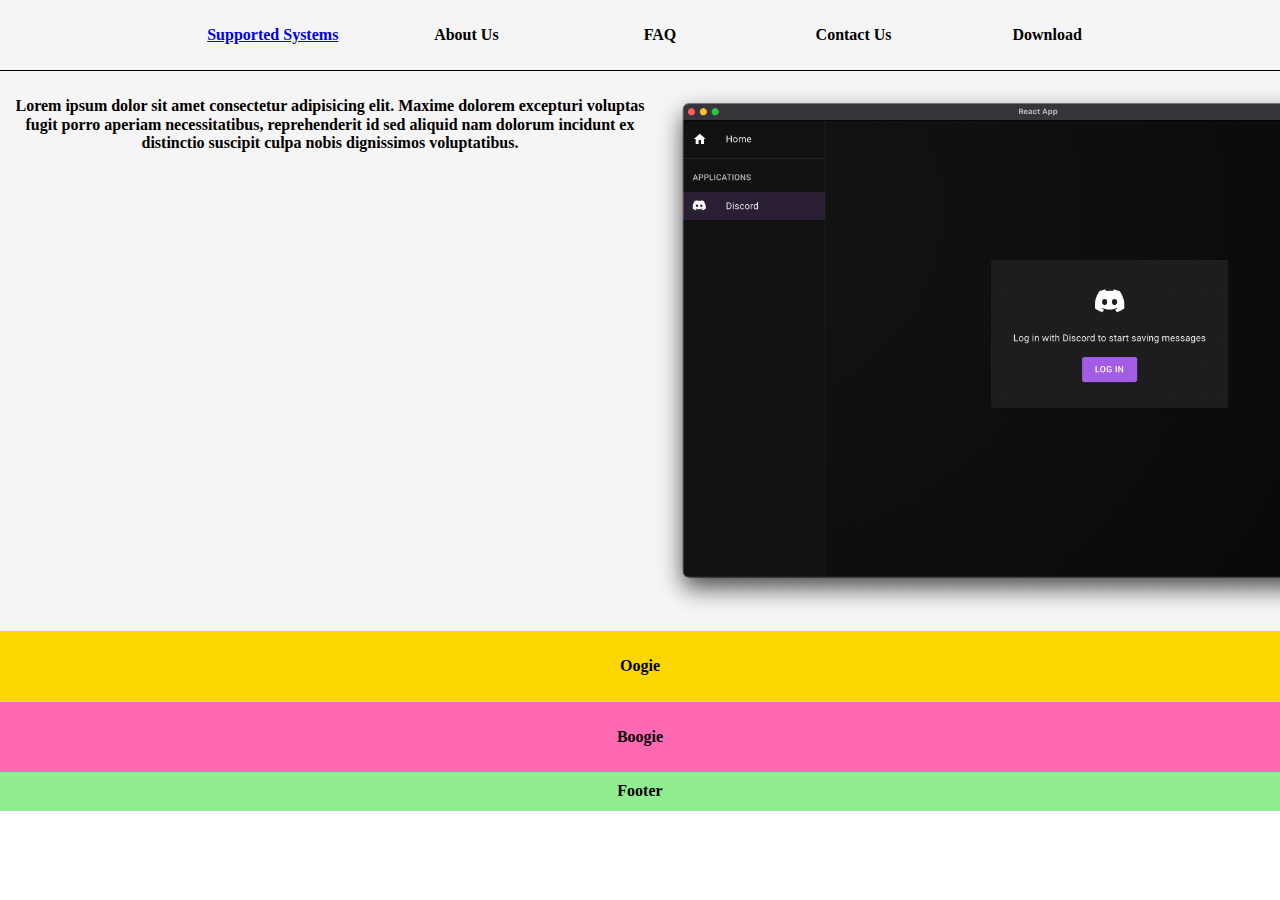
==== index.html @ e02e4eee "Initial commit of all files, unfinished website" ====
<!DOCTYPE html>
<html lang="en">
<head>
    <meta charset="UTF-8">
    <meta http-equiv="X-UA-Compatible" content="IE=edge">
    <meta name="viewport" content="width=device-width, initial-scale=1.0">
    <title>Preserve.dev</title>

    <link rel="stylesheet" href="style.css">
    <link rel="stylesheet" href="normalize.css">
</head>
<body>
    <section class="flex-container">
        <header class="header">
            <ul>
                <li><a href="#">Supported Systems</a></li>
                <li>About Us</li>
                <li>FAQ</li>
                <li>Contact Us</li>
                <li>Download</li>
            </ul>
        </header>
        <section class="main">
            <div class="main-half">
                <p> Lorem ipsum dolor sit amet consectetur adipisicing elit. Maxime dolorem excepturi voluptas fugit porro aperiam necessitatibus, reprehenderit id sed aliquid nam dolorum incidunt ex distinctio suscipit culpa nobis dignissimos voluptatibus.</p>
            </div>
            <div class="main-half">
                <img src="images/discordMain">
            </div>
            
        </section>
        <section class="section section-1">
            <p> Oogie </p>
        </section>
        <section class="section section-2">
            <p> Boogie </p>
        </section>
        <footer class="footer">Footer</footer>
    </section>
    
</body>
</html>
---- style.css ----
* {
    box-sizing: border-box;
}

.flex-container {
    display: flex;
    flex-flow: row wrap;
    font-weight: bold;
    text-align: center;
}
.flex-container > * {
    padding: 10px;
    flex: 1 100%;
}
/*Header*/
.header {
    display: flex;
    width:100vw;
    background: whitesmoke;
    justify-content: center;
    border-bottom: 1px solid black;
}
.header ul{
    display:flex;
    width: 80%;
}
.header ul li {
    flex: 1;
    width: 20vw;
    list-style: none;
}
/*Main*/ 
.main {
    display: flex;
    background: whitesmoke;
    flex-flow: row nowrap;
}
.main-half {
    height: 60vh;
    width: 50vw;
    flex: 1;
}
img {
    max-height: 100%;
    min-width: 100%;
    object-fit: contain;
}
/*Sections*/
.section-1 {
    background: gold;
}
.section-2 {
    background: hotpink;
}
/*Footer*/
.footer {
    background: lightgreen;
}
/*Media Queries*/

/* @media all and (min-width: 600px) {
    .section {flex: 1 0 0; }
} */
/* @media all and (min-width: 800px) {
    .main { flex: 3 0px; }
    .section-1 { order: 1}
    .main {order: 2;}
    .section-2 {order: 3;}
    .footer {order: 4;}
} */
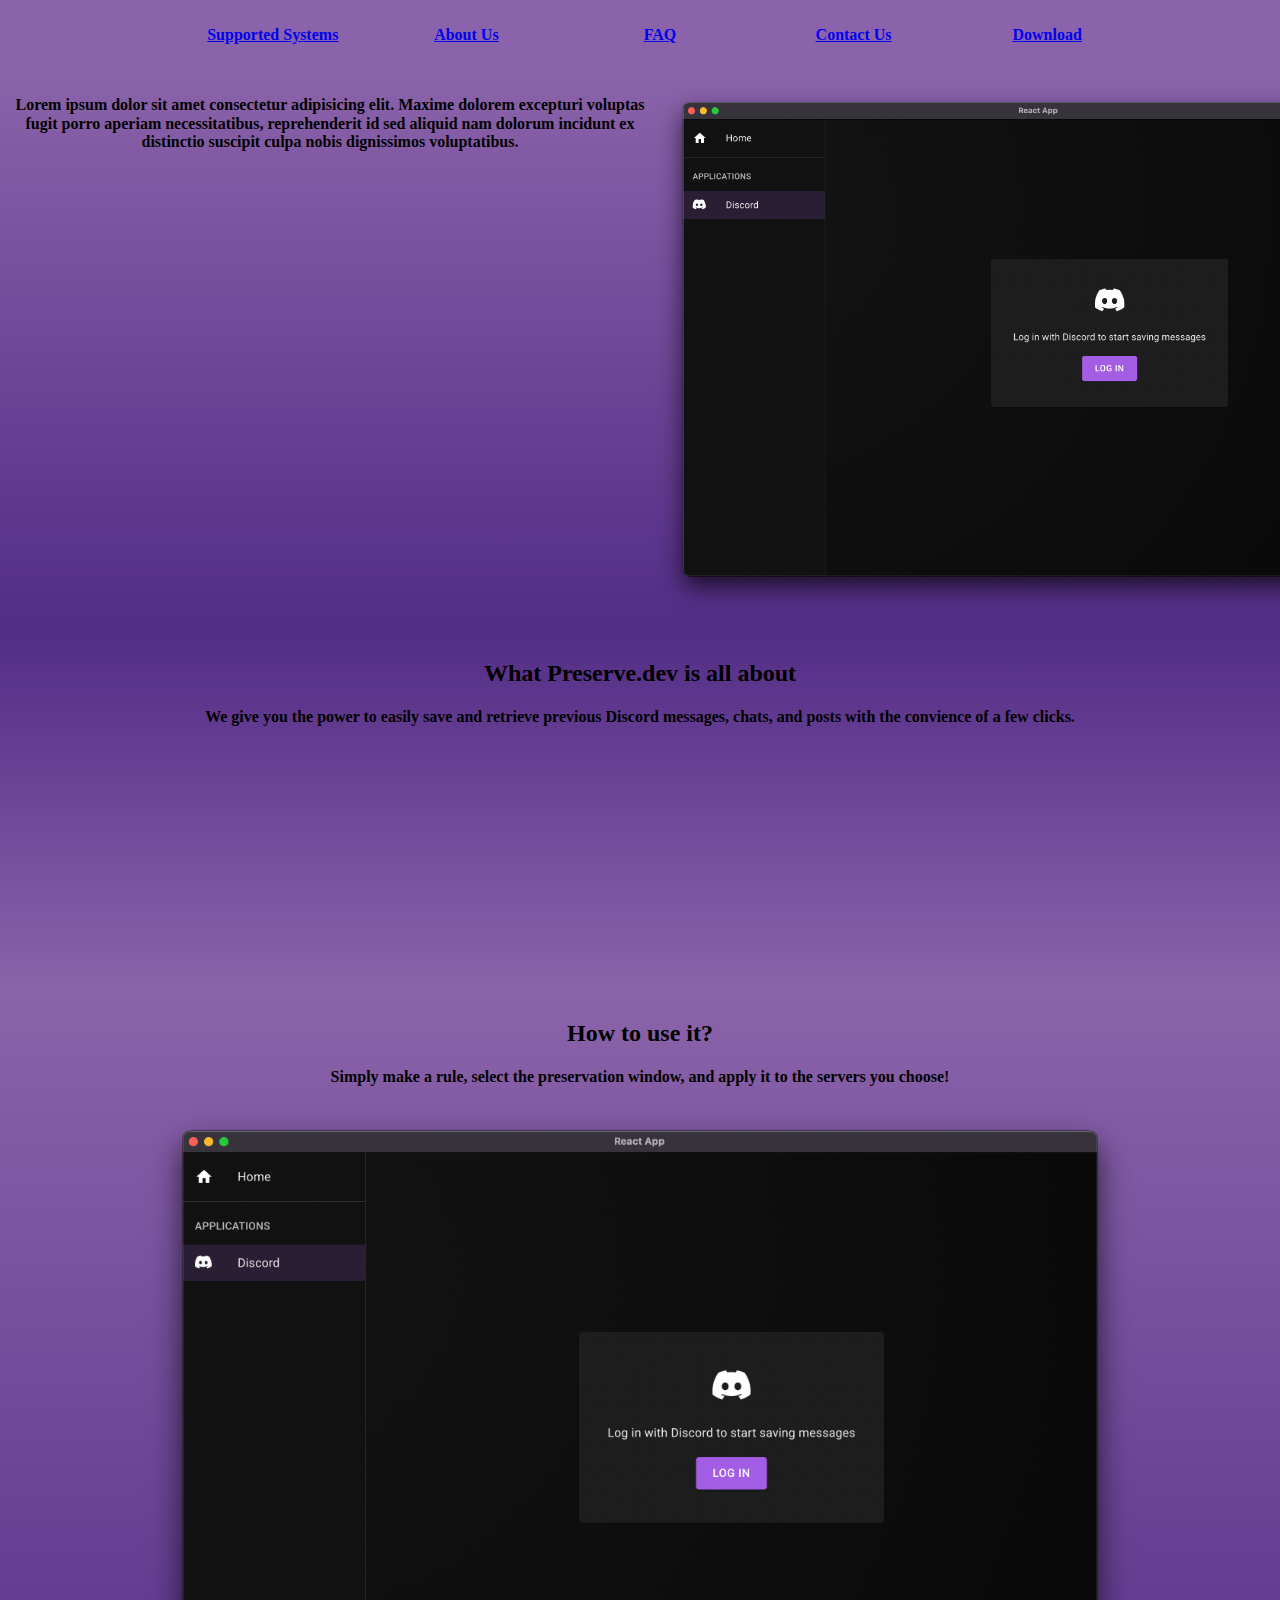
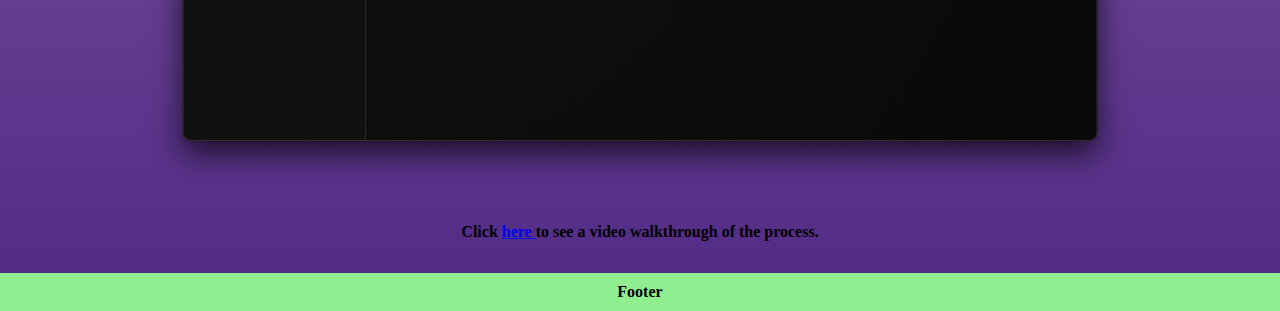
==== commit c58372bf: "Changed background to linear gradient, expanded sections, added slideshow" ====
--- a/index.html
+++ b/index.html
@@ -14,29 +14,82 @@
         <header class="header">
             <ul>
                 <li><a href="#">Supported Systems</a></li>
-                <li>About Us</li>
-                <li>FAQ</li>
-                <li>Contact Us</li>
-                <li>Download</li>
+                <li><a href="#">About Us</a></li>
+                <li><a href="#">FAQ</a></li>
+                <li><a href="#">Contact Us</a></li>
+                <li><a href="#">Download</a></li>
             </ul>
         </header>
         <section class="main">
-            <div class="main-half">
+            <div class="half">
                 <p> Lorem ipsum dolor sit amet consectetur adipisicing elit. Maxime dolorem excepturi voluptas fugit porro aperiam necessitatibus, reprehenderit id sed aliquid nam dolorum incidunt ex distinctio suscipit culpa nobis dignissimos voluptatibus.</p>
             </div>
-            <div class="main-half">
+            <div class="half">
                 <img src="images/discordMain">
             </div>
             
         </section>
         <section class="section section-1">
-            <p> Oogie </p>
+            <h2> What Preserve.dev is all about </h2>
+            <p> We give you the power to easily save and retrieve previous Discord messages, chats, and posts with the convience of a few clicks. </p>
         </section>
         <section class="section section-2">
-            <p> Boogie </p>
+            <h2> How to use it? </h2>
+            <p> Simply make a rule, select the preservation window, and apply it to the servers you choose!</p>
+            <div class="slideshow-container">
+                <div class="mySlides fade">
+                    <img src="images/discordMain" style="width:100%">
+                </div>
+        
+                <div class="mySlides fade">
+                    <img src="images/discordMain2" style="width:100%">
+                </div>
+        
+                <div class="mySlides fade">
+                    <img src="images/discordMain3" style="width:100%">
+                </div>
+                <div class="mySlides fade">
+                    <img src="images/discordMain4" style="width:100%">
+                </div>
+        
+                <div class="mySlides fade">
+                    <img src="images/discordMain5" style="width:100%">
+                </div>
+        
+                <div class="mySlides fade">
+                    <img src="images/discordMain6" style="width:100%">
+                </div>
+                <div class="mySlides fade">
+                    <img src="images/discordMain7" style="width:100%">
+                </div>
+        
+                <div class="mySlides fade">
+                    <img src="images/discordMain8" style="width:100%">
+                </div>
+        
+                <div class="mySlides fade">
+                    <img src="images/discordMain9" style="width:100%">
+                </div>
+                <div class="mySlides fade">
+                    <img src="images/discordMain10" style="width:100%">
+                </div>
+        
+                <div class="mySlides fade">
+                    <img src="images/discordMain11" style="width:100%">
+                </div>
+        
+                <div class="mySlides fade">
+                    <img src="images/discordMain12" style="width:100%">
+                </div>
+                <div class="mySlides fade">
+                    <img src="images/discordMain13" style="width:100%">
+                </div>
+            </div>
+            <h4> Click <a href="#"> here </a> to see a video walkthrough of the process. </h4>
         </section>
         <footer class="footer">Footer</footer>
     </section>
     
 </body>
+<script src="slideshow.js"></script>
 </html>--- a/style.css
+++ b/style.css
@@ -12,13 +12,15 @@
     padding: 10px;
     flex: 1 100%;
 }
+/* body {
+    background: linear-gradient(to right bottom,rgb(83, 44, 134),rgb(139, 99, 170))
+} */
 /*Header*/
 .header {
     display: flex;
     width:100vw;
-    background: whitesmoke;
+    background: rgba(139,99,170);
     justify-content: center;
-    border-bottom: 1px solid black;
 }
 .header ul{
     display:flex;
@@ -32,10 +34,10 @@
 /*Main*/ 
 .main {
     display: flex;
-    background: whitesmoke;
+    background: linear-gradient(to top, rgb(83, 44, 134),rgb(139, 99, 170));
     flex-flow: row nowrap;
 }
-.main-half {
+.half {
     height: 60vh;
     width: 50vw;
     flex: 1;
@@ -47,15 +49,40 @@
 }
 /*Sections*/
 .section-1 {
-    background: gold;
+    height: 40vh;
+    background: linear-gradient(to bottom,rgb(83, 44, 134),rgb(139, 99, 170));
 }
 .section-2 {
-    background: hotpink;
+    background: linear-gradient(to bottom,rgb(139, 99, 170),rgb(83, 44, 134));
 }
 /*Footer*/
 .footer {
     background: lightgreen;
 }
+
+
+/*Slideshow*/
+.slideshow-container {
+    max-width: 1000px;
+    position: relative;
+    margin: auto;
+}
+
+.mySlides { /*ensures that the slides default to being non-visible */
+    display: none;
+}
+
+.fade { /* names the animation and sets the duration it takes to complete */
+    animation-name: fade;
+    animation-duration: .1s;
+}
+
+@keyframes fade { /*details what happens during the animation called "fade" */
+    from{opacity: 1}
+    to{opacity: 1}
+}
+
+
 /*Media Queries*/
 
 /* @media all and (min-width: 600px) {
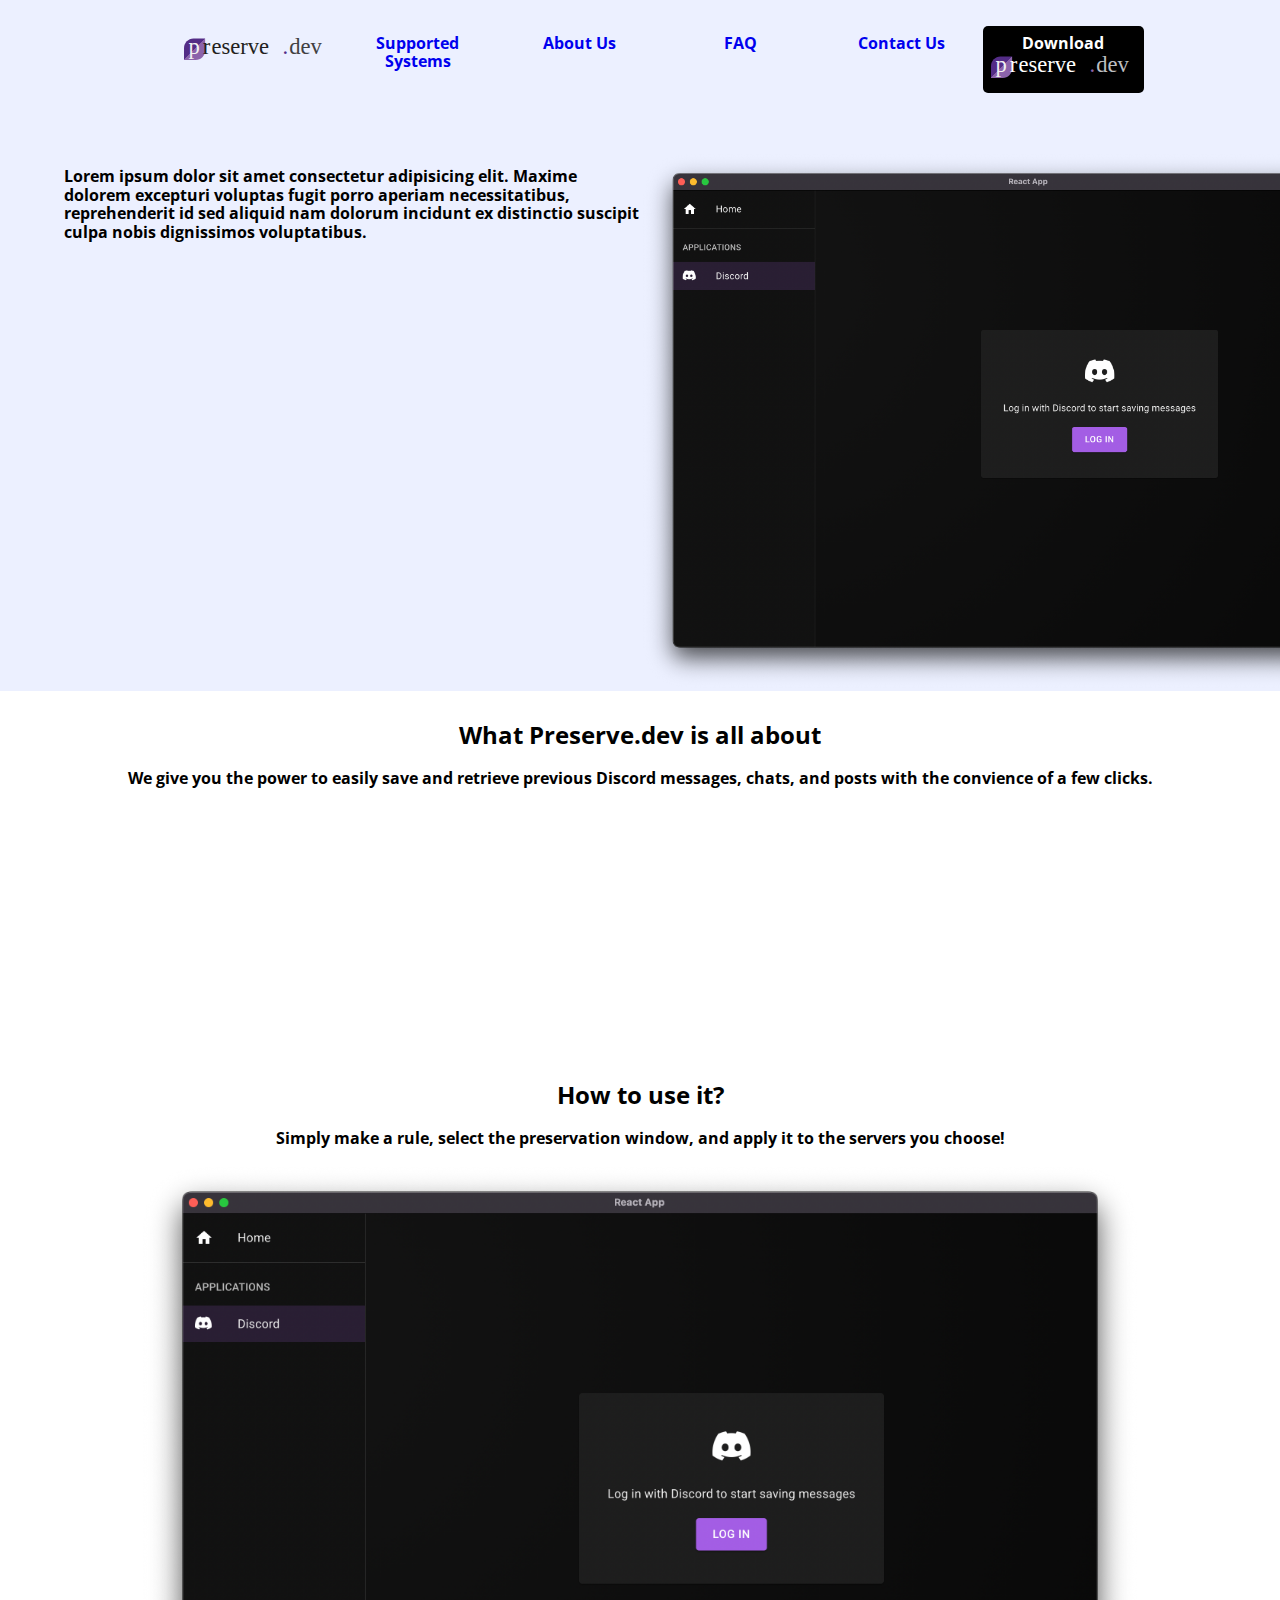
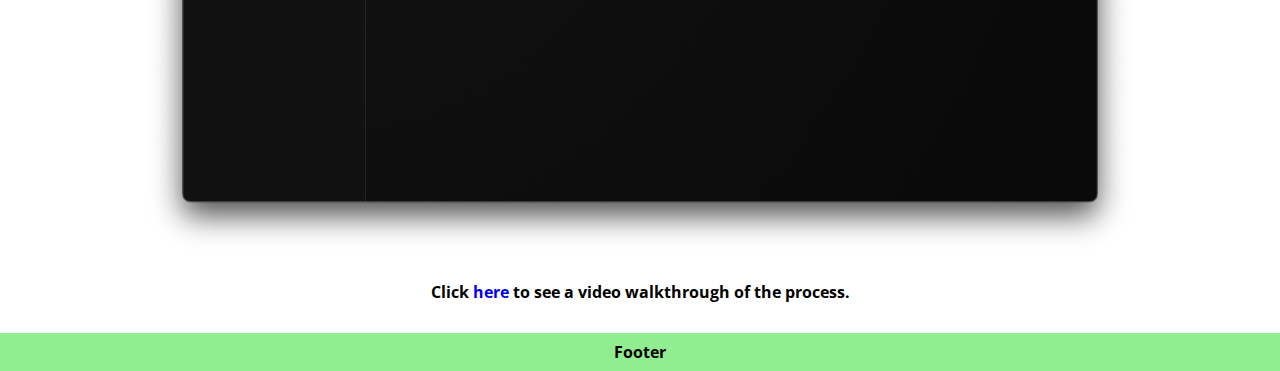
==== commit 97e8f088: "Many changes to layout, color, and style in pursuit of making it look more like Redact website" ====
--- a/index.html
+++ b/index.html
@@ -4,6 +4,9 @@
     <meta charset="UTF-8">
     <meta http-equiv="X-UA-Compatible" content="IE=edge">
     <meta name="viewport" content="width=device-width, initial-scale=1.0">
+    <link rel="preconnect" href="https://fonts.googleapis.com">
+    <link rel="preconnect" href="https://fonts.gstatic.com" crossorigin>
+    <link href="https://fonts.googleapis.com/css2?family=Open+Sans:wght@700&display=swap" rel="stylesheet">
     <title>Preserve.dev</title>
 
     <link rel="stylesheet" href="style.css">
@@ -13,11 +16,12 @@
     <section class="flex-container">
         <header class="header">
             <ul>
+                <li><a href="#"><img src="images/logo.svg" alt="Preserve.dev logo"></a></li>
                 <li><a href="#">Supported Systems</a></li>
                 <li><a href="#">About Us</a></li>
                 <li><a href="#">FAQ</a></li>
                 <li><a href="#">Contact Us</a></li>
-                <li><a href="#">Download</a></li>
+                <li class="logo"><a href="#">Download <img src='images/logo-darkmode.svg' alt='Preserve.dev logo'></a></li>
             </ul>
         </header>
         <section class="main">
--- a/style.css
+++ b/style.css
@@ -1,6 +1,8 @@
 * {
     box-sizing: border-box;
+    font-family: 'Open Sans', sans-serif;
 }
+/* ----------Flexbox---------- */
 
 .flex-container {
     display: flex;
@@ -12,14 +14,11 @@
     padding: 10px;
     flex: 1 100%;
 }
-/* body {
-    background: linear-gradient(to right bottom,rgb(83, 44, 134),rgb(139, 99, 170))
-} */
-/*Header*/
+/* ----------Header---------- */
 .header {
     display: flex;
+    background: rgb(236,240,255);
     width:100vw;
-    background: rgba(139,99,170);
     justify-content: center;
 }
 .header ul{
@@ -30,12 +29,29 @@
     flex: 1;
     width: 20vw;
     list-style: none;
+    cursor: pointer;
+    padding: 0.5rem;   
 }
-/*Main*/ 
+/* ----------Download Button---------- */
+.logo {
+    background: black;
+    border-radius: 5px;
+}
+.logo a {
+    color: white;
+}
+/* ----------Links---------- */
+a {
+    text-decoration: none;
+}
+/* ----------Main---------- */ 
 .main {
     display: flex;
-    background: linear-gradient(to top, rgb(83, 44, 134),rgb(139, 99, 170));
+    background: rgb(236,240,255);
     flex-flow: row nowrap;
+    width: 100vw;
+    padding: 2rem 0rem 0rem 4rem;
+    text-align: start;
 }
 .half {
     height: 60vh;
@@ -47,21 +63,17 @@
     min-width: 100%;
     object-fit: contain;
 }
-/*Sections*/
+/* ----------Sections---------- */
 .section-1 {
     height: 40vh;
-    background: linear-gradient(to bottom,rgb(83, 44, 134),rgb(139, 99, 170));
 }
 .section-2 {
-    background: linear-gradient(to bottom,rgb(139, 99, 170),rgb(83, 44, 134));
 }
-/*Footer*/
+/* ----------Footer---------- */
 .footer {
     background: lightgreen;
 }
-
-
-/*Slideshow*/
+/* ----------Slideshow---------- */
 .slideshow-container {
     max-width: 1000px;
     position: relative;
@@ -83,7 +95,7 @@
 }
 
 
-/*Media Queries*/
+/* ----------Media Queries---------- */
 
 /* @media all and (min-width: 600px) {
     .section {flex: 1 0 0; }
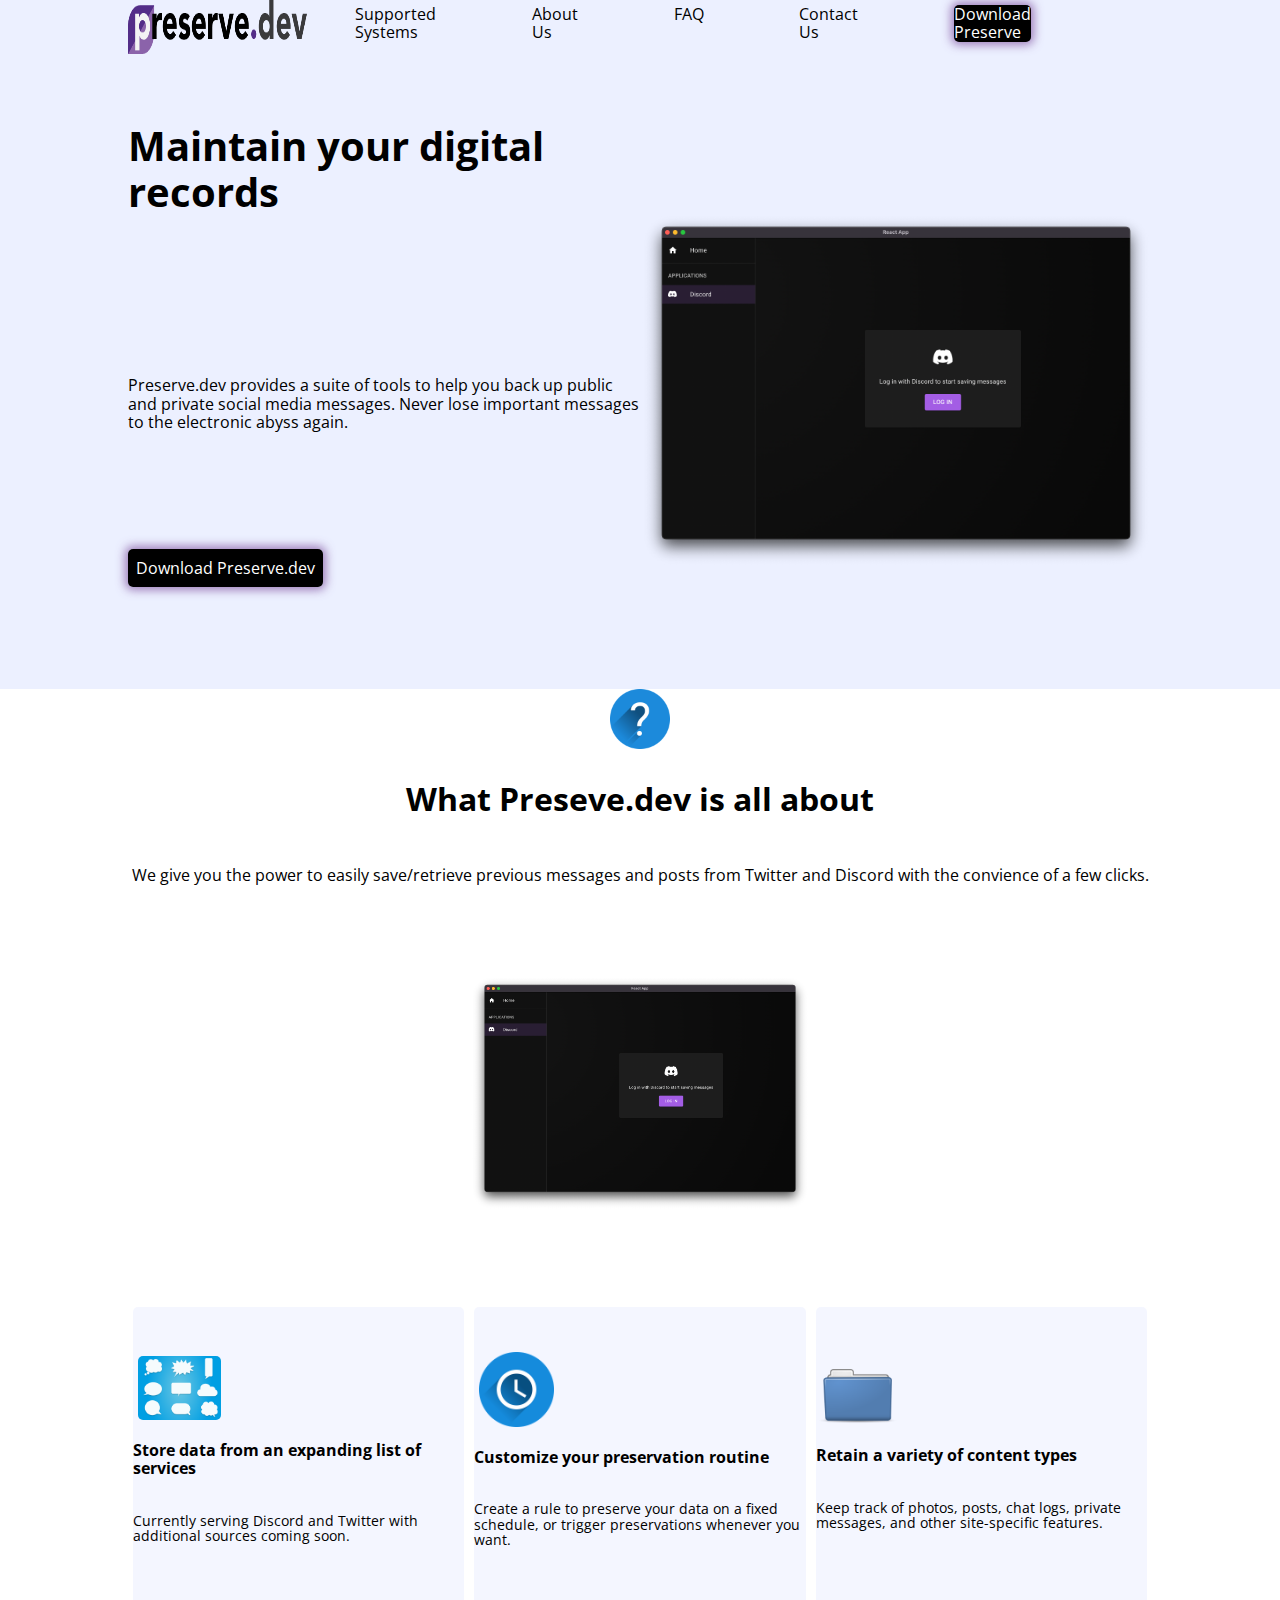
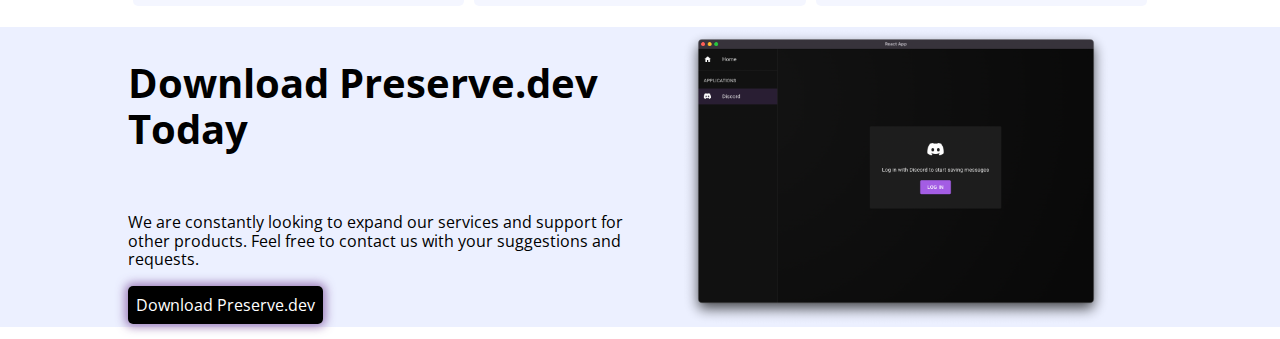
==== commit 06e03022: "Long worked-upon changes to make it look Redact-like" ====
--- a/index.html
+++ b/index.html
@@ -1,4 +1,5 @@
 <!DOCTYPE html>
+<!--  -->
 <html lang="en">
 <head>
     <meta charset="UTF-8">
@@ -13,85 +14,113 @@
     <link rel="stylesheet" href="normalize.css">
 </head>
 <body>
-    <section class="flex-container">
-        <header class="header">
+
+    <header class="header">
+        <a href="https://www.preserve.dev/"><img class="logo" src="images/logoPNG.png"></a>
+        <nav>
             <ul>
-                <li><a href="#"><img src="images/logo.svg" alt="Preserve.dev logo"></a></li>
                 <li><a href="#">Supported Systems</a></li>
                 <li><a href="#">About Us</a></li>
                 <li><a href="#">FAQ</a></li>
                 <li><a href="#">Contact Us</a></li>
-                <li class="logo"><a href="#">Download <img src='images/logo-darkmode.svg' alt='Preserve.dev logo'></a></li>
+                <li class="download-button"><a class="special-link" href="https://www.preserve.dev/">Download Preserve</a></li>
             </ul>
-        </header>
-        <section class="main">
-            <div class="half">
-                <p> Lorem ipsum dolor sit amet consectetur adipisicing elit. Maxime dolorem excepturi voluptas fugit porro aperiam necessitatibus, reprehenderit id sed aliquid nam dolorum incidunt ex distinctio suscipit culpa nobis dignissimos voluptatibus.</p>
+        </nav>
+    </header>
+
+    <section class="full-container soft-color">
+        <section class="half-container">
+            <h2> Maintain your digital records </h2>
+            <p>Preserve.dev provides a suite of tools to help you back up public and private social media messages. Never lose important messages to the electronic abyss again. </p>
+            <a href="https://www.preserve.dev/"><span class="download-button big-button">Download Preserve.dev</span></a>
+        </section>
+        <section class="half-container">
+            <img class="half-image" src="images/discordMain">
+        </section>
+    </section>
+
+    <section class="full-container question-container">
+        <img class="accent-image" src="images/questionMark.png">
+        <h3> What Preseve.dev is all about </h3>
+        <p> We give you the power to easily save/retrieve previous messages and posts from Twitter and Discord with the convience of a few clicks.</p>
+        <div class="slideshow-container">
+            <div class="mySlides fade">
+                <img src="images/discordMain" style="width:100%">
             </div>
-            <div class="half">
-                <img src="images/discordMain">
+    
+            <div class="mySlides fade">
+                <img src="images/discordMain2" style="width:100%">
             </div>
-            
+    
+            <div class="mySlides fade">
+                <img src="images/discordMain3" style="width:100%">
+            </div>
+            <div class="mySlides fade">
+                <img src="images/discordMain4" style="width:100%">
+            </div>
+    
+            <div class="mySlides fade">
+                <img src="images/discordMain5" style="width:100%">
+            </div>
+    
+            <div class="mySlides fade">
+                <img src="images/discordMain6" style="width:100%">
+            </div>
+            <div class="mySlides fade">
+                <img src="images/discordMain7" style="width:100%">
+            </div>
+    
+            <div class="mySlides fade">
+                <img src="images/discordMain8" style="width:100%">
+            </div>
+    
+            <div class="mySlides fade">
+                <img src="images/discordMain9" style="width:100%">
+            </div>
+            <div class="mySlides fade">
+                <img src="images/discordMain10" style="width:100%">
+            </div>
+    
+            <div class="mySlides fade">
+                <img src="images/discordMain11" style="width:100%">
+            </div>
+    
+            <div class="mySlides fade">
+                <img src="images/discordMain12" style="width:100%">
+            </div>
+            <div class="mySlides fade">
+                <img src="images/discordMain13" style="width:100%">
+            </div>
+        </div>
+    </section>
+
+    <section class="full-container shorty">
+            <section class="quarter-container image-row">
+                <img class="accent-imageLarge" src="images/options.png" id="optionsIMG">
+                <h4> Store data from an expanding list of services </h4>
+                <p class="small-text"> Currently serving Discord and Twitter with additional sources coming soon. 
+            </section>
+            <section class="quarter-container image-row">
+                <img class="accent-imageLarge" src="images/clock.png" id="clockIMG">
+                <h4> Customize your preservation routine </h4>
+                <p class="small-text"> Create a rule to preserve your data on a fixed schedule, or trigger preservations whenever you want.</p>
+            </section>
+            <section class="quarter-container image-row">
+                <img class="accent-imageLarge" src="images/folder.png">
+                <h4> Retain a variety of content types </h4>
+                <p class="small-text"> Keep track of photos, posts, chat logs, private messages, and other site-specific features.</p>
+            </section>
+    </section>
+
+    <section class="full-container shorty soft-color">
+        <section class="half-container">
+            <h2> Download Preserve.dev Today </h2>
+            <p> We are constantly looking to expand our services and support for other products. Feel free to <a href="#">contact us</a> with your suggestions and requests.</p>
+            <a href="https://www.preserve.dev/"><span class="download-button big-button">Download Preserve.dev</span></a>
         </section>
-        <section class="section section-1">
-            <h2> What Preserve.dev is all about </h2>
-            <p> We give you the power to easily save and retrieve previous Discord messages, chats, and posts with the convience of a few clicks. </p>
+        <section class="half-container">
+            <img class="half-image" src="images/discordMain">
         </section>
-        <section class="section section-2">
-            <h2> How to use it? </h2>
-            <p> Simply make a rule, select the preservation window, and apply it to the servers you choose!</p>
-            <div class="slideshow-container">
-                <div class="mySlides fade">
-                    <img src="images/discordMain" style="width:100%">
-                </div>
-        
-                <div class="mySlides fade">
-                    <img src="images/discordMain2" style="width:100%">
-                </div>
-        
-                <div class="mySlides fade">
-                    <img src="images/discordMain3" style="width:100%">
-                </div>
-                <div class="mySlides fade">
-                    <img src="images/discordMain4" style="width:100%">
-                </div>
-        
-                <div class="mySlides fade">
-                    <img src="images/discordMain5" style="width:100%">
-                </div>
-        
-                <div class="mySlides fade">
-                    <img src="images/discordMain6" style="width:100%">
-                </div>
-                <div class="mySlides fade">
-                    <img src="images/discordMain7" style="width:100%">
-                </div>
-        
-                <div class="mySlides fade">
-                    <img src="images/discordMain8" style="width:100%">
-                </div>
-        
-                <div class="mySlides fade">
-                    <img src="images/discordMain9" style="width:100%">
-                </div>
-                <div class="mySlides fade">
-                    <img src="images/discordMain10" style="width:100%">
-                </div>
-        
-                <div class="mySlides fade">
-                    <img src="images/discordMain11" style="width:100%">
-                </div>
-        
-                <div class="mySlides fade">
-                    <img src="images/discordMain12" style="width:100%">
-                </div>
-                <div class="mySlides fade">
-                    <img src="images/discordMain13" style="width:100%">
-                </div>
-            </div>
-            <h4> Click <a href="#"> here </a> to see a video walkthrough of the process. </h4>
-        </section>
-        <footer class="footer">Footer</footer>
     </section>
     
 </body>
--- a/style.css
+++ b/style.css
@@ -1,81 +1,163 @@
-* {
+*{
     box-sizing: border-box;
     font-family: 'Open Sans', sans-serif;
 }
-/* ----------Flexbox---------- */
+/*  */
 
-.flex-container {
+
+/* General Content */
+
+body {
+    display: flex; /* this ensures that all children of the body behave according to flexbox rules */
+    flex-wrap: wrap; /* this allows the children to wrap around and move to the next line, if needed */
+}
+ul {
+    list-style-type: none;
+    margin: 0;
+    padding: 0;
+}
+a:link, a:visited {
+    color: black;
+    text-decoration: none;
+}
+a:hover {
+    text-decoration: underline;
+}
+a:active {
+    text-decoration: underline;
+}
+a.special-link {
+    color: white;
+}
+/* Header elements and Buttons/Links */
+
+header {
     display: flex;
-    flex-flow: row wrap;
-    font-weight: bold;
-    text-align: center;
+    align-content: flex-start;
+    height: 10vh;
+    width: 100vw;
+    /* border: 1px solid blue; */
+    color: black;
+    background: rgb(236,240,255);
+    padding: 0 10vw;
 }
-.flex-container > * {
-    padding: 10px;
-    flex: 1 100%;
+nav ul {
+    display: flex;
+    justify-content: space-between;
 }
-/* ----------Header---------- */
-.header {
-    display: flex;
-    background: rgb(236,240,255);
-    width:100vw;
-    justify-content: center;
+nav li {
+    color: black;
+    margin: 1% 10%;
 }
-.header ul{
-    display:flex;
-    width: 80%;
+.logo {
+    height: 6vh;
+    width: 14vw;
 }
-.header ul li {
-    flex: 1;
-    width: 20vw;
-    list-style: none;
-    cursor: pointer;
-    padding: 0.5rem;   
-}
-/* ----------Download Button---------- */
-.logo {
+.download-button {
     background: black;
+    color: white;
+    box-shadow: 0 0 10px 3px rgba(139, 99, 170, 0.8);
     border-radius: 5px;
 }
-.logo a {
-    color: white;
+.big-button {
+    padding: 0.5rem;
 }
-/* ----------Links---------- */
-a {
-    text-decoration: none;
+/* Containers */
+.soft-color {
+    background: rgb(236,240,255)
 }
-/* ----------Main---------- */ 
-.main {
+.full-container {
+    display: flex; /* if you are going to be nesting, don't forget to set EACH parent to flex so that the children behave flexily */
+    height: 66.6vh; /* sets the height for each to be 1/3 of the viewer screen height. The .3 makes a difference, so include that */
+    width:100vw; /* sets the width for each to be 100% of the viewer screen width */
+    padding: 0 10vw;
+    /* border: 3px solid black; makes an itty bitty border so we can see them */
+}
+.twoThirds-container {
+    height: 100%; /* notice that we use % here because we are basing this section's height off of its parent element */
+    width: 66.6%; /* notice that we use % here because we are basing this section's height off of its parent element */
+    /* border: 2px solid pink; makes an even ittier bittier border so we can see them */
+}
+.half-container {
+    display: flex; /* if you are going to be nesting, don't forget to set EACH parent to flex so that the children behave flexily */
+    flex-wrap: wrap; /* this allows the children to wrap around and move to the next line, if needed */
+    height: 100%; /* notice that we use % here because we are basing this section's height off of its parent element */
+    width:50%; /* notice that we use % here because we are basing this section's height off of its parent element */
+    /* border: 2px solid green; makes an even ittier bittier border so we can see them */
+}
+.oneThird-container {
+    height: 100%; /* notice that we use % here because we are basing this section's height off of its parent element */
+    width: 33.3%; /* notice that we use % here because we are basing this section's height off of its parent element */
+    /* border: 2px solid pink; makes an even ittier bittier border so we can see them */
+}
+.quarter-container {
+    height: 50%; /* again, we use % here because we are basing it off the height of the parent container */
+    width: 50%; /* again, we use % here because we are basing it off the width of the parent container */
+    /* border: 1px solid red; makes the ittiest bittiest border so we can see them */
+}
+.question-container {
+    justify-content: center;
+    align-items: center;
+    flex-direction: column;
+}
+.image-row {
     display: flex;
-    background: rgb(236,240,255);
-    flex-flow: row nowrap;
-    width: 100vw;
-    padding: 2rem 0rem 0rem 4rem;
-    text-align: start;
+    justify-content: center;
+    align-items: flex-start;
+    flex-direction: column;
+    height: 100%;
+    width: 33.3%;
+    background: rgba(236,240,255,0.6);
+    margin: 0.5%;
+    border-radius:5px;
 }
-.half {
-    height: 60vh;
-    width: 50vw;
-    flex: 1;
+.shorty {
+    height: 33.3vh;
+    margin: 1% 0;
 }
-img {
+/* Targeting more specific elements within containers */
+h2 {
+    font-size: 2.5rem;
+}
+h3 {
+    font-size: 2rem;
+}
+.small-text {
+    font-size: 0.85rem;
+}
+.accent-image {
+    max-height: 10%;
+    max-width: 10%;
+}
+.accent-imageLarge {
+    max-height: 25%;
+    max-width: 25%;
+}
+.half-image {
     max-height: 100%;
     min-width: 100%;
     object-fit: contain;
 }
-/* ----------Sections---------- */
-.section-1 {
-    height: 40vh;
+.picture {
+    display: flex; /* if you are going to be nesting, don't forget to set EACH parent to flex so that the children behave flexily */
+    border-radius: 10px; /* this demonstrates that you can target each sub-container as specifically as you wish, in this case giving round corners. */
 }
-.section-2 {
+.picture img {
+    height: 100%; /* once more, we use % because we want to the image to take up 100% of the available height */
+    width: 100%; /* once more, we use % because we want to the image to take up 100% of the available height */
+    object-fit: fill; /* this is one of many options for making the img fit, try experimenting with the others listed below */
+    border-radius: 10px; /* don't forget to round your image if you rounded its parent. */
 }
-/* ----------Footer---------- */
-.footer {
-    background: lightgreen;
+#optionsIMG {
+    border-radius: 5px;
+    margin: 0 0 0 1.5%;
 }
-/* ----------Slideshow---------- */
+#clockIMG {
+    margin: 0 0 0 1.5%;
+}
+
 .slideshow-container {
-    max-width: 1000px;
+    max-width: 340px;
     position: relative;
     margin: auto;
 }
@@ -92,18 +174,4 @@
 @keyframes fade { /*details what happens during the animation called "fade" */
     from{opacity: 1}
     to{opacity: 1}
-}
-
-
-/* ----------Media Queries---------- */
-
-/* @media all and (min-width: 600px) {
-    .section {flex: 1 0 0; }
-} */
-/* @media all and (min-width: 800px) {
-    .main { flex: 3 0px; }
-    .section-1 { order: 1}
-    .main {order: 2;}
-    .section-2 {order: 3;}
-    .footer {order: 4;}
-} */+}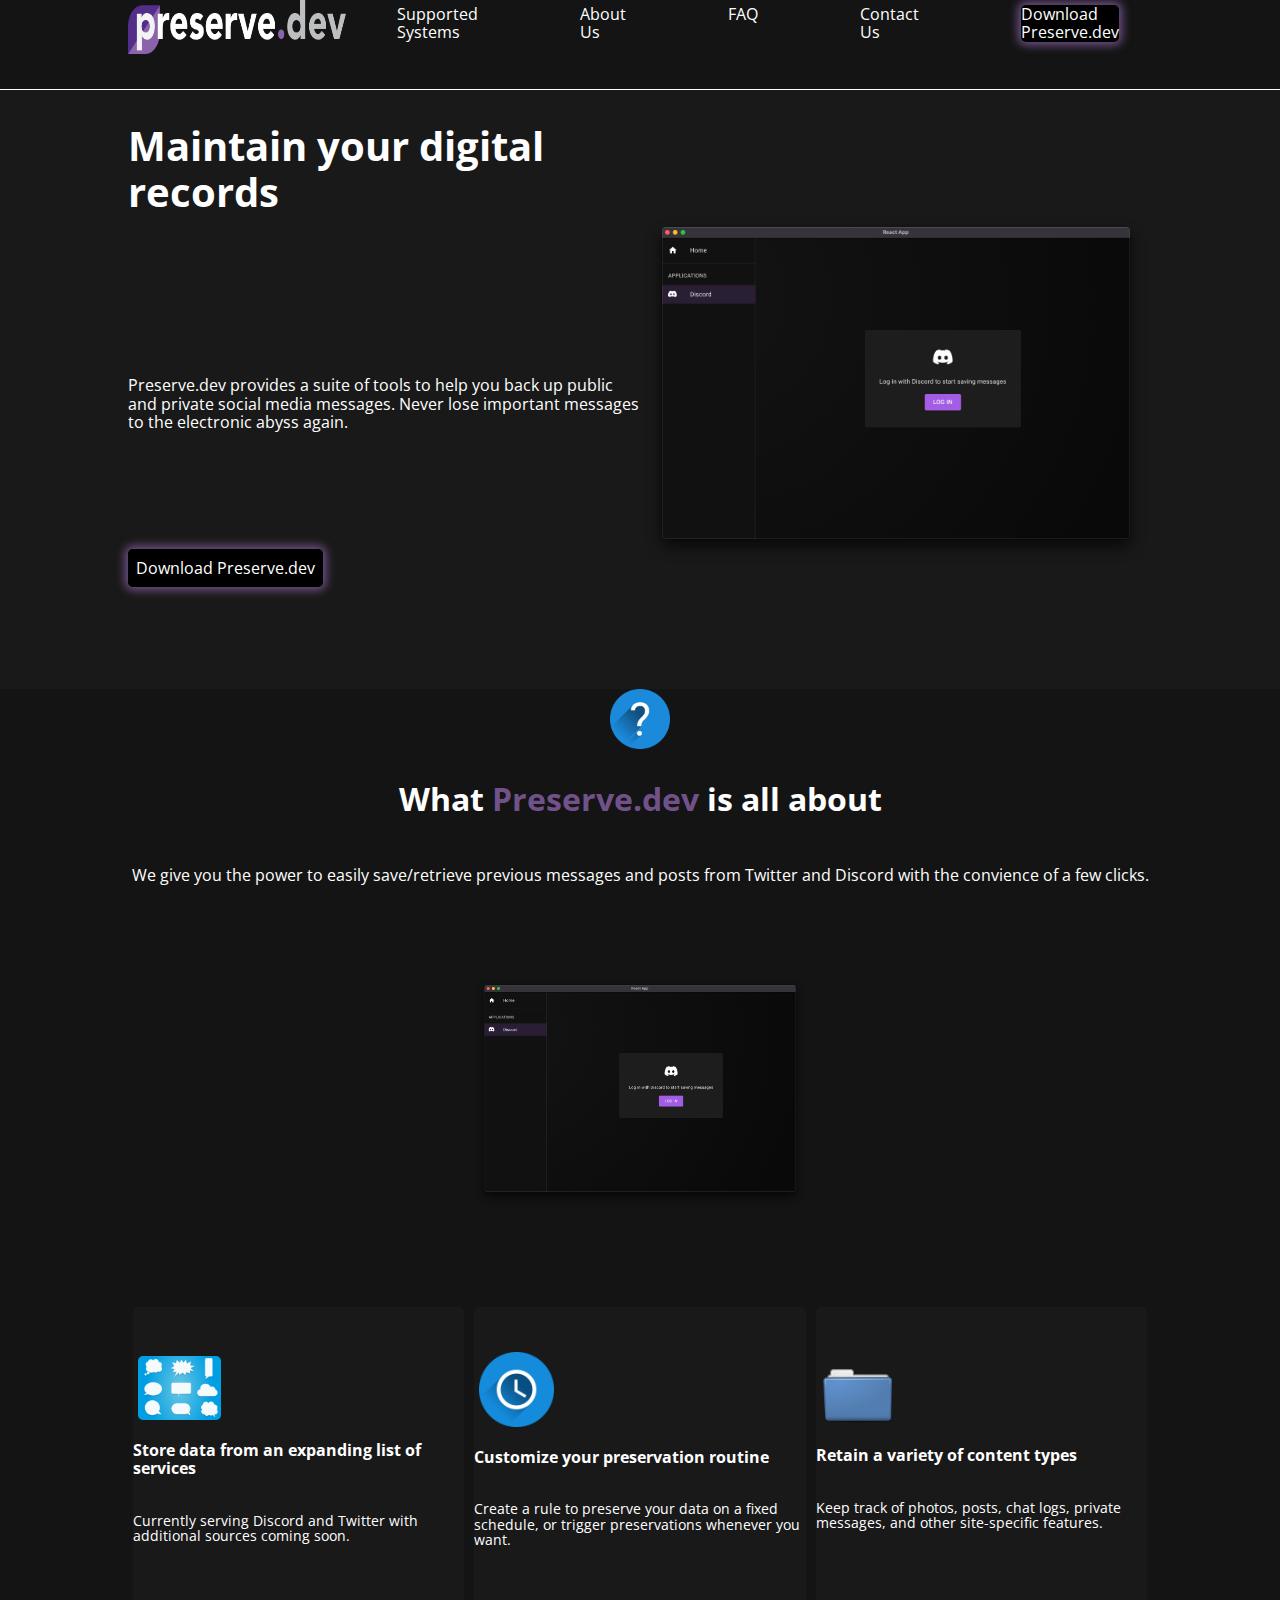
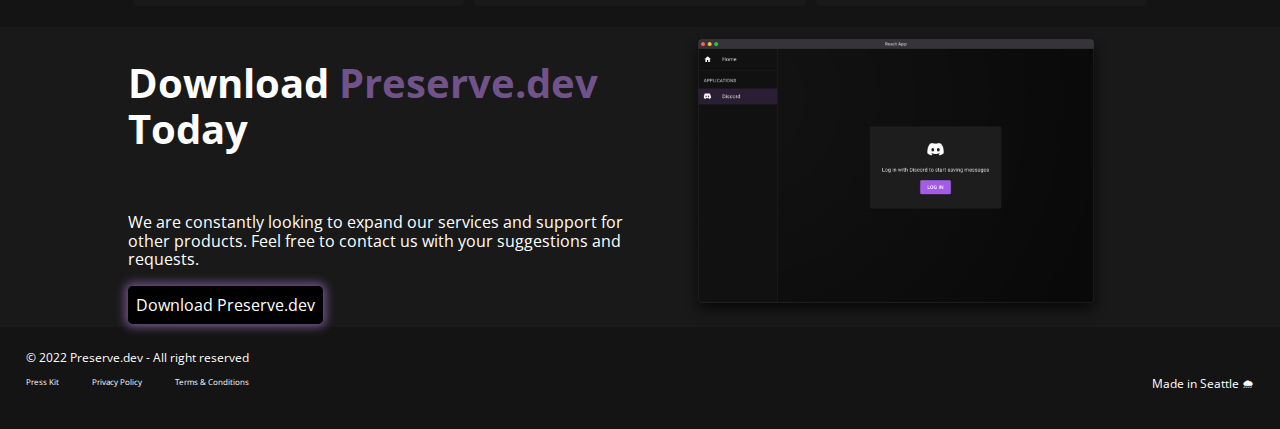
==== commit d08c25a5: "Added footer, change colors, adjust sizes" ====
--- a/index.html
+++ b/index.html
@@ -16,14 +16,14 @@
 <body>
 
     <header class="header">
-        <a href="https://www.preserve.dev/"><img class="logo" src="images/logoPNG.png"></a>
+        <a href="https://www.preserve.dev/"><img class="logo" src="images/logoDarkmodePNG.png"></a>
         <nav>
             <ul>
                 <li><a href="#">Supported Systems</a></li>
                 <li><a href="#">About Us</a></li>
                 <li><a href="#">FAQ</a></li>
                 <li><a href="#">Contact Us</a></li>
-                <li class="download-button"><a class="special-link" href="https://www.preserve.dev/">Download Preserve</a></li>
+                <li class="download-button"><a class="special-link" href="https://www.preserve.dev/">Download Preserve.dev</a></li>
             </ul>
         </nav>
     </header>
@@ -41,7 +41,7 @@
 
     <section class="full-container question-container">
         <img class="accent-image" src="images/questionMark.png">
-        <h3> What Preseve.dev is all about </h3>
+        <h3> What <span class="purple_text">Preserve.dev</span> is all about </h3>
         <p> We give you the power to easily save/retrieve previous messages and posts from Twitter and Discord with the convience of a few clicks.</p>
         <div class="slideshow-container">
             <div class="mySlides fade">
@@ -95,17 +95,17 @@
     </section>
 
     <section class="full-container shorty">
-            <section class="quarter-container image-row">
+            <section class="quarter-container image-row soft-color">
                 <img class="accent-imageLarge" src="images/options.png" id="optionsIMG">
                 <h4> Store data from an expanding list of services </h4>
                 <p class="small-text"> Currently serving Discord and Twitter with additional sources coming soon. 
             </section>
-            <section class="quarter-container image-row">
+            <section class="quarter-container image-row soft-color">
                 <img class="accent-imageLarge" src="images/clock.png" id="clockIMG">
                 <h4> Customize your preservation routine </h4>
                 <p class="small-text"> Create a rule to preserve your data on a fixed schedule, or trigger preservations whenever you want.</p>
             </section>
-            <section class="quarter-container image-row">
+            <section class="quarter-container image-row soft-color">
                 <img class="accent-imageLarge" src="images/folder.png">
                 <h4> Retain a variety of content types </h4>
                 <p class="small-text"> Keep track of photos, posts, chat logs, private messages, and other site-specific features.</p>
@@ -114,7 +114,7 @@
 
     <section class="full-container shorty soft-color">
         <section class="half-container">
-            <h2> Download Preserve.dev Today </h2>
+            <h2> Download <span class="purple_text">Preserve.dev</span> Today </h2>
             <p> We are constantly looking to expand our services and support for other products. Feel free to <a href="#">contact us</a> with your suggestions and requests.</p>
             <a href="https://www.preserve.dev/"><span class="download-button big-button">Download Preserve.dev</span></a>
         </section>
@@ -123,6 +123,22 @@
         </section>
     </section>
     
+    <footer class="footer">
+        <section class="half-container footer-left">
+            <p id="copyright"> &#xA9 2022 Preserve.dev - All right reserved</p>
+            <nav>
+                <ul>
+                    <li><a href="#">Press Kit</a></li>
+                    <li><a href="#">Privacy Policy</a></li>
+                    <li><a href="#">Terms & Conditions</a></li>
+                </ul>
+            </nav>
+        </section>
+        <section class="half-container footer-right">
+            <p> Made in Seattle &#127783</p>
+        </section>
+    </footer>
+    
 </body>
 <script src="slideshow.js"></script>
 </html>--- a/style.css
+++ b/style.css
@@ -10,6 +10,8 @@
 body {
     display: flex; /* this ensures that all children of the body behave according to flexbox rules */
     flex-wrap: wrap; /* this allows the children to wrap around and move to the next line, if needed */
+    background: rgba(20,20,20,1);
+    color: white;
 }
 ul {
     list-style-type: none;
@@ -17,7 +19,7 @@
     padding: 0;
 }
 a:link, a:visited {
-    color: black;
+    color: white;
     text-decoration: none;
 }
 a:hover {
@@ -29,29 +31,58 @@
 a.special-link {
     color: white;
 }
-/* Header elements and Buttons/Links */
-
-header {
+
+/* Header/footer elements*/ 
+
+header{
+    border-bottom: 1px solid white;
+}
+
+header, footer{
     display: flex;
     align-content: flex-start;
     height: 10vh;
     width: 100vw;
     /* border: 1px solid blue; */
-    color: black;
-    background: rgb(236,240,255);
+    color: white;
+    background:rgba(20,20,20,1);
     padding: 0 10vw;
 }
+footer {
+    padding: 0 2vw;
+    margin: 0;
+}
+.footer-left {
+    display: flex;
+    flex-direction: column;
+    align-content: flex-start;
+}
+.footer-right {
+    display: flex;
+    align-content: center;
+    justify-content: flex-end;
+}
+footer p{
+    font-size: 0.75rem;
+}
+footer li {
+    font-size: 0.5rem;
+}
+
 nav ul {
     display: flex;
     justify-content: space-between;
 }
-nav li {
-    color: black;
+header nav li {
+    color: rgba(20,20,20,1);
     margin: 1% 10%;
 }
+
+/* Buttons/Links */
+
 .logo {
-    height: 6vh;
-    width: 14vw;
+    height:6vh;
+    width: 17vw;
 }
 .download-button {
     background: black;
@@ -62,9 +93,11 @@
 .big-button {
     padding: 0.5rem;
 }
+
 /* Containers */
+
 .soft-color {
-    background: rgb(236,240,255)
+    background: rgba(30,30,30,0.5);
 }
 .full-container {
     display: flex; /* if you are going to be nesting, don't forget to set EACH parent to flex so that the children behave flexily */
@@ -107,7 +140,6 @@
     flex-direction: column;
     height: 100%;
     width: 33.3%;
-    background: rgba(236,240,255,0.6);
     margin: 0.5%;
     border-radius:5px;
 }
@@ -115,7 +147,9 @@
     height: 33.3vh;
     margin: 1% 0;
 }
+
 /* Targeting more specific elements within containers */
+
 h2 {
     font-size: 2.5rem;
 }
@@ -148,6 +182,9 @@
     object-fit: fill; /* this is one of many options for making the img fit, try experimenting with the others listed below */
     border-radius: 10px; /* don't forget to round your image if you rounded its parent. */
 }
+.purple_text {
+    color: rgba(139, 99, 170, 0.8)
+}
 #optionsIMG {
     border-radius: 5px;
     margin: 0 0 0 1.5%;
@@ -155,6 +192,8 @@
 #clockIMG {
     margin: 0 0 0 1.5%;
 }
+
+/* Active elements */
 
 .slideshow-container {
     max-width: 340px;
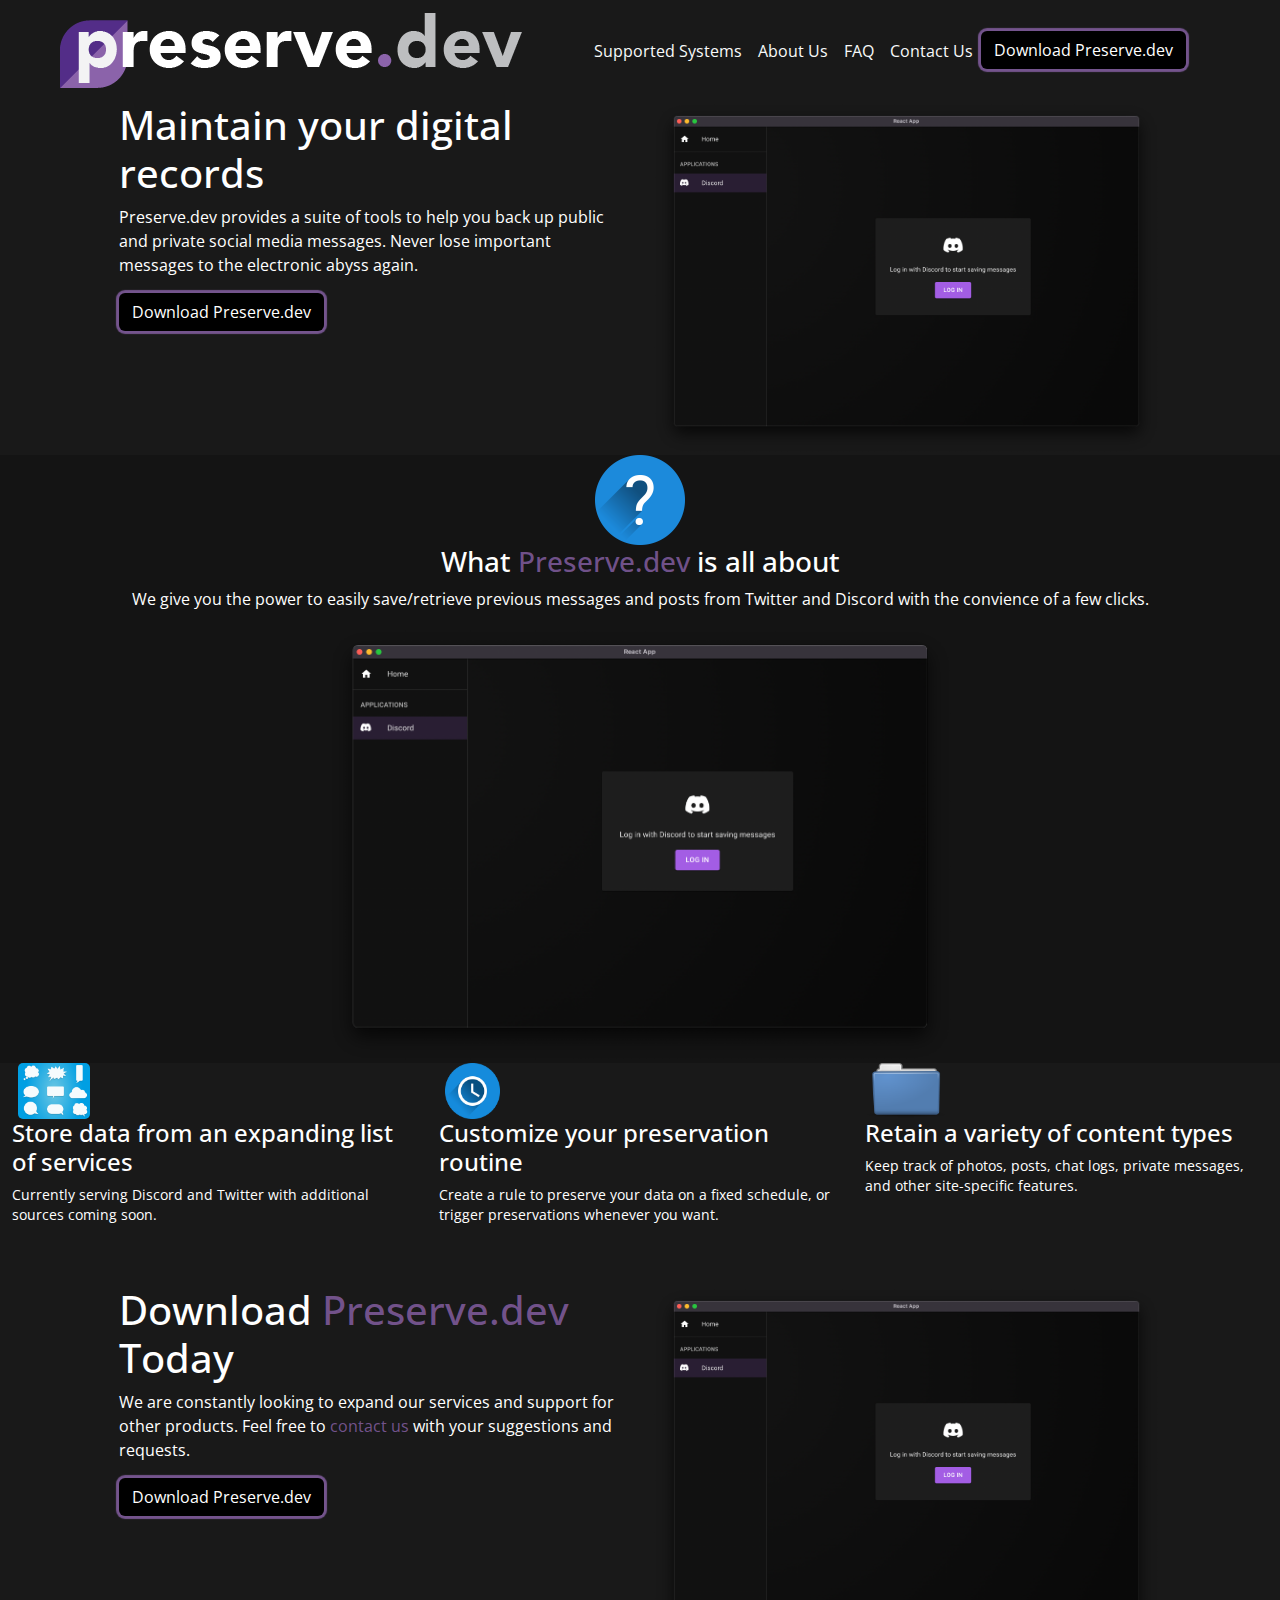
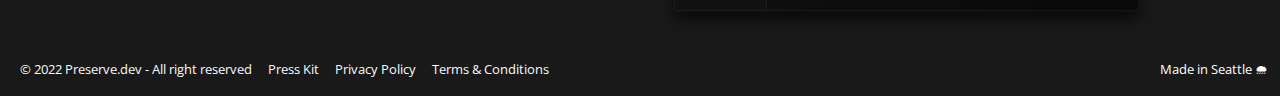
==== commit edda685b: "Finished with the first part of Bootstrap, now just making specific media queries to size properly a" ====
--- a/index.html
+++ b/index.html
@@ -5,140 +5,178 @@
     <meta charset="UTF-8">
     <meta http-equiv="X-UA-Compatible" content="IE=edge">
     <meta name="viewport" content="width=device-width, initial-scale=1.0">
+
+    <!-- Bringing in fonts from Google -->
+
     <link rel="preconnect" href="https://fonts.googleapis.com">
     <link rel="preconnect" href="https://fonts.gstatic.com" crossorigin>
     <link href="https://fonts.googleapis.com/css2?family=Open+Sans:wght@700&display=swap" rel="stylesheet">
+
+    <!-- Bootstrap info -->
+
+    <link rel="stylesheet" href="https://cdn.jsdelivr.net/npm/bootstrap@5.2.2/dist/css/bootstrap.min.css">
+    <script src="https://cdn.jsdelivr.net/npm/bootstrap@5.2.2/dist/js/bootstrap.min.js"></script>
+    <script src="https://cdn.jsdelivr.net/npm/bootstrap@5.2.2/dist/js/bootstrap.bundle.min.js"></script>
+
     <title>Preserve.dev</title>
 
     <link rel="stylesheet" href="style.css">
     <link rel="stylesheet" href="normalize.css">
 </head>
 <body>
+    <div class="container-fluid soft-color">
+        <nav class="navbar navbar-expand-sm navbar-light">
+            <a class="navbar-brand" href="https://www.preserve.dev/"><img class="img-fluid mx-lg-5 d-block" src="images/logoDarkmodePNG.png"></a>
+            <button class="navbar-toggler" type="button" data-bs-toggle="collapse" data-bs-target="#navbarSupportedContent" aria-controls="navbarSupportedContent" aria-expanded="false" aria-label="Toggle navigation">
+                <span class="navbar-toggler-icon"></span>
+            </button>
+            <div class="collapse navbar-collapse" id="navbarSupportedContent">
+                <ul class="navbar-nav me-auto mb-2 mb-lg-0">
+                    <li class="nav-item">
+                        <a class="nav-link active text-light" aria-current="page" href="#">Supported Systems</a>
+                    </li>
+                    <li class="nav-item">
+                        <a class="nav-link active text-light" aria-current="page" href="#">About Us</a>
+                    </li>
+                    <li class="nav-item">
+                        <a class="nav-link active text-light" aria-current="page" href="#">FAQ</a>
+                    </li>
+                    <li class="nav-item">
+                        <a class="nav-link active text-light" aria-current="page" href="#">Contact Us</a>
+                    </li>
+                    <li><a href="https://www.preserve.dev/" class="btn btn-link" role="button">Download Preserve.dev</a></li>
+                </ul>
+            </div>
+        </nav>
+    </div>
 
-    <header class="header">
-        <a href="https://www.preserve.dev/"><img class="logo" src="images/logoDarkmodePNG.png"></a>
-        <nav>
-            <ul>
-                <li><a href="#">Supported Systems</a></li>
-                <li><a href="#">About Us</a></li>
-                <li><a href="#">FAQ</a></li>
-                <li><a href="#">Contact Us</a></li>
-                <li class="download-button"><a class="special-link" href="https://www.preserve.dev/">Download Preserve.dev</a></li>
-            </ul>
-        </nav>
-    </header>
-
-    <section class="full-container soft-color">
-        <section class="half-container">
-            <h2> Maintain your digital records </h2>
-            <p>Preserve.dev provides a suite of tools to help you back up public and private social media messages. Never lose important messages to the electronic abyss again. </p>
-            <a href="https://www.preserve.dev/"><span class="download-button big-button">Download Preserve.dev</span></a>
-        </section>
-        <section class="half-container">
-            <img class="half-image" src="images/discordMain">
-        </section>
-    </section>
-
-    <section class="full-container question-container">
-        <img class="accent-image" src="images/questionMark.png">
-        <h3> What <span class="purple_text">Preserve.dev</span> is all about </h3>
-        <p> We give you the power to easily save/retrieve previous messages and posts from Twitter and Discord with the convience of a few clicks.</p>
-        <div class="slideshow-container">
-            <div class="mySlides fade">
-                <img src="images/discordMain" style="width:100%">
-            </div>
-    
-            <div class="mySlides fade">
-                <img src="images/discordMain2" style="width:100%">
-            </div>
-    
-            <div class="mySlides fade">
-                <img src="images/discordMain3" style="width:100%">
-            </div>
-            <div class="mySlides fade">
-                <img src="images/discordMain4" style="width:100%">
-            </div>
-    
-            <div class="mySlides fade">
-                <img src="images/discordMain5" style="width:100%">
-            </div>
-    
-            <div class="mySlides fade">
-                <img src="images/discordMain6" style="width:100%">
-            </div>
-            <div class="mySlides fade">
-                <img src="images/discordMain7" style="width:100%">
-            </div>
-    
-            <div class="mySlides fade">
-                <img src="images/discordMain8" style="width:100%">
-            </div>
-    
-            <div class="mySlides fade">
-                <img src="images/discordMain9" style="width:100%">
-            </div>
-            <div class="mySlides fade">
-                <img src="images/discordMain10" style="width:100%">
-            </div>
-    
-            <div class="mySlides fade">
-                <img src="images/discordMain11" style="width:100%">
-            </div>
-    
-            <div class="mySlides fade">
-                <img src="images/discordMain12" style="width:100%">
-            </div>
-            <div class="mySlides fade">
-                <img src="images/discordMain13" style="width:100%">
-            </div>
+    <section class="container-fluid soft-color">
+        <div class="row">
+            <section class="col-1"></section>
+            <section class="col-5">
+                <h2> Maintain your digital records </h2>
+                <p>Preserve.dev provides a suite of tools to help you back up public and private social media messages. Never lose important messages to the electronic abyss again. </p>
+                <a href="https://www.preserve.dev/" class="btn btn-link" role="button">Download Preserve.dev</a>
+            </section>
+            <section class="col-5">
+                <img class="img-fluid mx-auto d-block" src="images/discordMain" alt="Preserve.dev main screen">
+            </section>
+            <section class="col-1"></section>
         </div>
     </section>
 
-    <section class="full-container shorty">
-            <section class="quarter-container image-row soft-color">
+    <section class="container-fluid">
+        <div class="row">
+            <section class="col-5"></section>
+            <section class="col-2"><img id="question-mark" class="img-fluid mx-auto d-block" src="images/questionMark.png"></section>
+            <section class="col-5"></section>
+        </div>
+        <h3 class="text-center fs-3"> What <span class="purple_text">Preserve.dev</span> is all about </h3>
+        <p class="text-center"> We give you the power to easily save/retrieve previous messages and posts from Twitter and Discord with the convience of a few clicks.</p>
+        <div id="demo" class="carousel slide carousel-fade" data-bs-ride="carousel" data-bs-pause="false">
+            
+            <!-- The slideshow -->
+            <div class="carousel-inner">
+              <div class="carousel-item active" data-bs-interval="2000">
+                <img src="images/discordMain" class="d-block w-50" alt="main">
+              </div>
+              <div class="carousel-item" data-bs-interval="2000">
+                <img src="images/discordMain2" class="d-block w-50" alt="main2">
+              </div>
+              <div class="carousel-item" data-bs-interval="2000">
+                <img src="images/discordMain3" class="d-block w-50" alt="main3">
+              </div>
+              <div class="carousel-item" data-bs-interval="2000">
+                <img src="images/discordMain4" class="d-block w-50" alt="main3">
+              </div>
+              <div class="carousel-item" data-bs-interval="2000">
+                <img src="images/discordMain5" class="d-block w-50" alt="main3">
+              </div>
+              <div class="carousel-item" data-bs-interval="2000">
+                <img src="images/discordMain6" class="d-block w-50" alt="main3">
+              </div>
+              <div class="carousel-item" data-bs-interval="2000">
+                <img src="images/discordMain7" class="d-block w-50" alt="main3">
+              </div>
+              <div class="carousel-item" data-bs-interval="2000">
+                <img src="images/discordMain8" class="d-block w-50" alt="main3">
+              </div>
+              <div class="carousel-item" data-bs-interval="2000">
+                <img src="images/discordMain9" class="d-block w-50" alt="main3">
+              </div>
+              <div class="carousel-item" data-bs-interval="2000">
+                <img src="images/discordMain10" class="d-block w-50" alt="main3">
+              </div>
+              <div class="carousel-item" data-bs-interval="2000">
+                <img src="images/discordMain11" class="d-block w-50" alt="main3">
+              </div>
+              <div class="carousel-item" data-bs-interval="2000">
+                <img src="images/discordMain12" class="d-block w-50" alt="main3">
+              </div>
+              <div class="carousel-item" data-bs-interval="2000">
+                <img src="images/discordMain13" class="d-block w-50" alt="main3">
+              </div>
+            </div>
+        </div>
+
+    </section>
+
+    <section class="container-fluid">
+        <div class="row">
+            <section class="col-4 soft-color">
                 <img class="accent-imageLarge" src="images/options.png" id="optionsIMG">
                 <h4> Store data from an expanding list of services </h4>
                 <p class="small-text"> Currently serving Discord and Twitter with additional sources coming soon. 
             </section>
-            <section class="quarter-container image-row soft-color">
+            <section class="col-4 soft-color">
                 <img class="accent-imageLarge" src="images/clock.png" id="clockIMG">
                 <h4> Customize your preservation routine </h4>
                 <p class="small-text"> Create a rule to preserve your data on a fixed schedule, or trigger preservations whenever you want.</p>
             </section>
-            <section class="quarter-container image-row soft-color">
+            <section class="col-4 soft-color">
                 <img class="accent-imageLarge" src="images/folder.png">
                 <h4> Retain a variety of content types </h4>
                 <p class="small-text"> Keep track of photos, posts, chat logs, private messages, and other site-specific features.</p>
             </section>
+        </div>
     </section>
 
-    <section class="full-container shorty soft-color">
-        <section class="half-container">
-            <h2> Download <span class="purple_text">Preserve.dev</span> Today </h2>
-            <p> We are constantly looking to expand our services and support for other products. Feel free to <a href="#">contact us</a> with your suggestions and requests.</p>
-            <a href="https://www.preserve.dev/"><span class="download-button big-button">Download Preserve.dev</span></a>
-        </section>
-        <section class="half-container">
-            <img class="half-image" src="images/discordMain">
-        </section>
+    <section class="container-fluid soft-color">
+        <div class="row">
+            <section class="col-1"></section>
+            <section class="col-5">
+                <h2> Download <span class="purple_text">Preserve.dev</span> Today </h2>
+                <p> We are constantly looking to expand our services and support for other products. Feel free to <a href="#"><span class="purple_text">contact us</span></a> with your suggestions and requests.</p>
+                <a href="https://www.preserve.dev/" class="btn btn-link" role="button">Download Preserve.dev</a></a>
+            </section>
+            <section class="col-5">
+                <img class="img-fluid mx-auto d-block" src="images/discordMain">
+            </section>
+            <section class="col-1"></section>
+        </div>
     </section>
     
-    <footer class="footer">
-        <section class="half-container footer-left">
-            <p id="copyright"> &#xA9 2022 Preserve.dev - All right reserved</p>
-            <nav>
-                <ul>
-                    <li><a href="#">Press Kit</a></li>
-                    <li><a href="#">Privacy Policy</a></li>
-                    <li><a href="#">Terms & Conditions</a></li>
+    <div class="container-fluid soft-color">
+        <nav class="navbar navbar-expand-sm">
+            <div class="collapse navbar-collapse" id="navbarSupportedContent">
+                <ul class="navbar-nav me-auto mb-2 mb-lg-0">
+                    <li class="nav-item">
+                        <span class="nav-link active text-light"><small> &#xA9 2022 Preserve.dev - All right reserved</small></span>
+                    </li>
+                    <li class="nav-item">
+                        <a class="nav-link active text-light" aria-current="page" href="#"><small>Press Kit</small></a>
+                    </li>
+                    <li class="nav-item">
+                        <a class="nav-link active text-light" aria-current="page" href="#"><small>Privacy Policy</small></a>
+                    </li>
+                    <li class="nav-item">
+                        <a class="nav-link active text-light" aria-current="page" href="#"><small>Terms & Conditions</small></a>
+                    </li>
                 </ul>
-            </nav>
-        </section>
-        <section class="half-container footer-right">
-            <p> Made in Seattle &#127783</p>
-        </section>
-    </footer>
+                <p class="text-end mb-2 mb-lg-0"><small>Made in Seattle &#127783</small></p> 
+            </div>
+        </nav>
+    </div>
     
 </body>
-<script src="slideshow.js"></script>
 </html>--- a/style.css
+++ b/style.css
@@ -93,59 +93,20 @@
 .big-button {
     padding: 0.5rem;
 }
+.btn-link {
+    background: black;
+    box-shadow: 0 0 1px 3px rgba(139, 99, 170, 0.8);
+}
 
 /* Containers */
 
 .soft-color {
     background: rgba(30,30,30,0.5);
 }
-.full-container {
-    display: flex; /* if you are going to be nesting, don't forget to set EACH parent to flex so that the children behave flexily */
-    height: 66.6vh; /* sets the height for each to be 1/3 of the viewer screen height. The .3 makes a difference, so include that */
-    width:100vw; /* sets the width for each to be 100% of the viewer screen width */
-    padding: 0 10vw;
-    /* border: 3px solid black; makes an itty bitty border so we can see them */
-}
-.twoThirds-container {
-    height: 100%; /* notice that we use % here because we are basing this section's height off of its parent element */
-    width: 66.6%; /* notice that we use % here because we are basing this section's height off of its parent element */
-    /* border: 2px solid pink; makes an even ittier bittier border so we can see them */
-}
-.half-container {
-    display: flex; /* if you are going to be nesting, don't forget to set EACH parent to flex so that the children behave flexily */
-    flex-wrap: wrap; /* this allows the children to wrap around and move to the next line, if needed */
-    height: 100%; /* notice that we use % here because we are basing this section's height off of its parent element */
-    width:50%; /* notice that we use % here because we are basing this section's height off of its parent element */
-    /* border: 2px solid green; makes an even ittier bittier border so we can see them */
-}
-.oneThird-container {
-    height: 100%; /* notice that we use % here because we are basing this section's height off of its parent element */
-    width: 33.3%; /* notice that we use % here because we are basing this section's height off of its parent element */
-    /* border: 2px solid pink; makes an even ittier bittier border so we can see them */
-}
-.quarter-container {
-    height: 50%; /* again, we use % here because we are basing it off the height of the parent container */
-    width: 50%; /* again, we use % here because we are basing it off the width of the parent container */
-    /* border: 1px solid red; makes the ittiest bittiest border so we can see them */
-}
 .question-container {
     justify-content: center;
     align-items: center;
     flex-direction: column;
-}
-.image-row {
-    display: flex;
-    justify-content: center;
-    align-items: flex-start;
-    flex-direction: column;
-    height: 100%;
-    width: 33.3%;
-    margin: 0.5%;
-    border-radius:5px;
-}
-.shorty {
-    height: 33.3vh;
-    margin: 1% 0;
 }
 
 /* Targeting more specific elements within containers */
@@ -167,23 +128,12 @@
     max-height: 25%;
     max-width: 25%;
 }
-.half-image {
-    max-height: 100%;
-    min-width: 100%;
-    object-fit: contain;
-}
-.picture {
-    display: flex; /* if you are going to be nesting, don't forget to set EACH parent to flex so that the children behave flexily */
-    border-radius: 10px; /* this demonstrates that you can target each sub-container as specifically as you wish, in this case giving round corners. */
-}
-.picture img {
-    height: 100%; /* once more, we use % because we want to the image to take up 100% of the available height */
-    width: 100%; /* once more, we use % because we want to the image to take up 100% of the available height */
-    object-fit: fill; /* this is one of many options for making the img fit, try experimenting with the others listed below */
-    border-radius: 10px; /* don't forget to round your image if you rounded its parent. */
-}
 .purple_text {
     color: rgba(139, 99, 170, 0.8)
+}
+#question-mark {
+    max-height: 120px;
+    max-width: 90px;
 }
 #optionsIMG {
     border-radius: 5px;
@@ -194,23 +144,8 @@
 }
 
 /* Active elements */
-
-.slideshow-container {
-    max-width: 340px;
-    position: relative;
+.carousel-inner img {
+    width:50%;
+    height:50%;
     margin: auto;
-}
-
-.mySlides { /*ensures that the slides default to being non-visible */
-    display: none;
-}
-
-.fade { /* names the animation and sets the duration it takes to complete */
-    animation-name: fade;
-    animation-duration: .1s;
-}
-
-@keyframes fade { /*details what happens during the animation called "fade" */
-    from{opacity: 1}
-    to{opacity: 1}
 }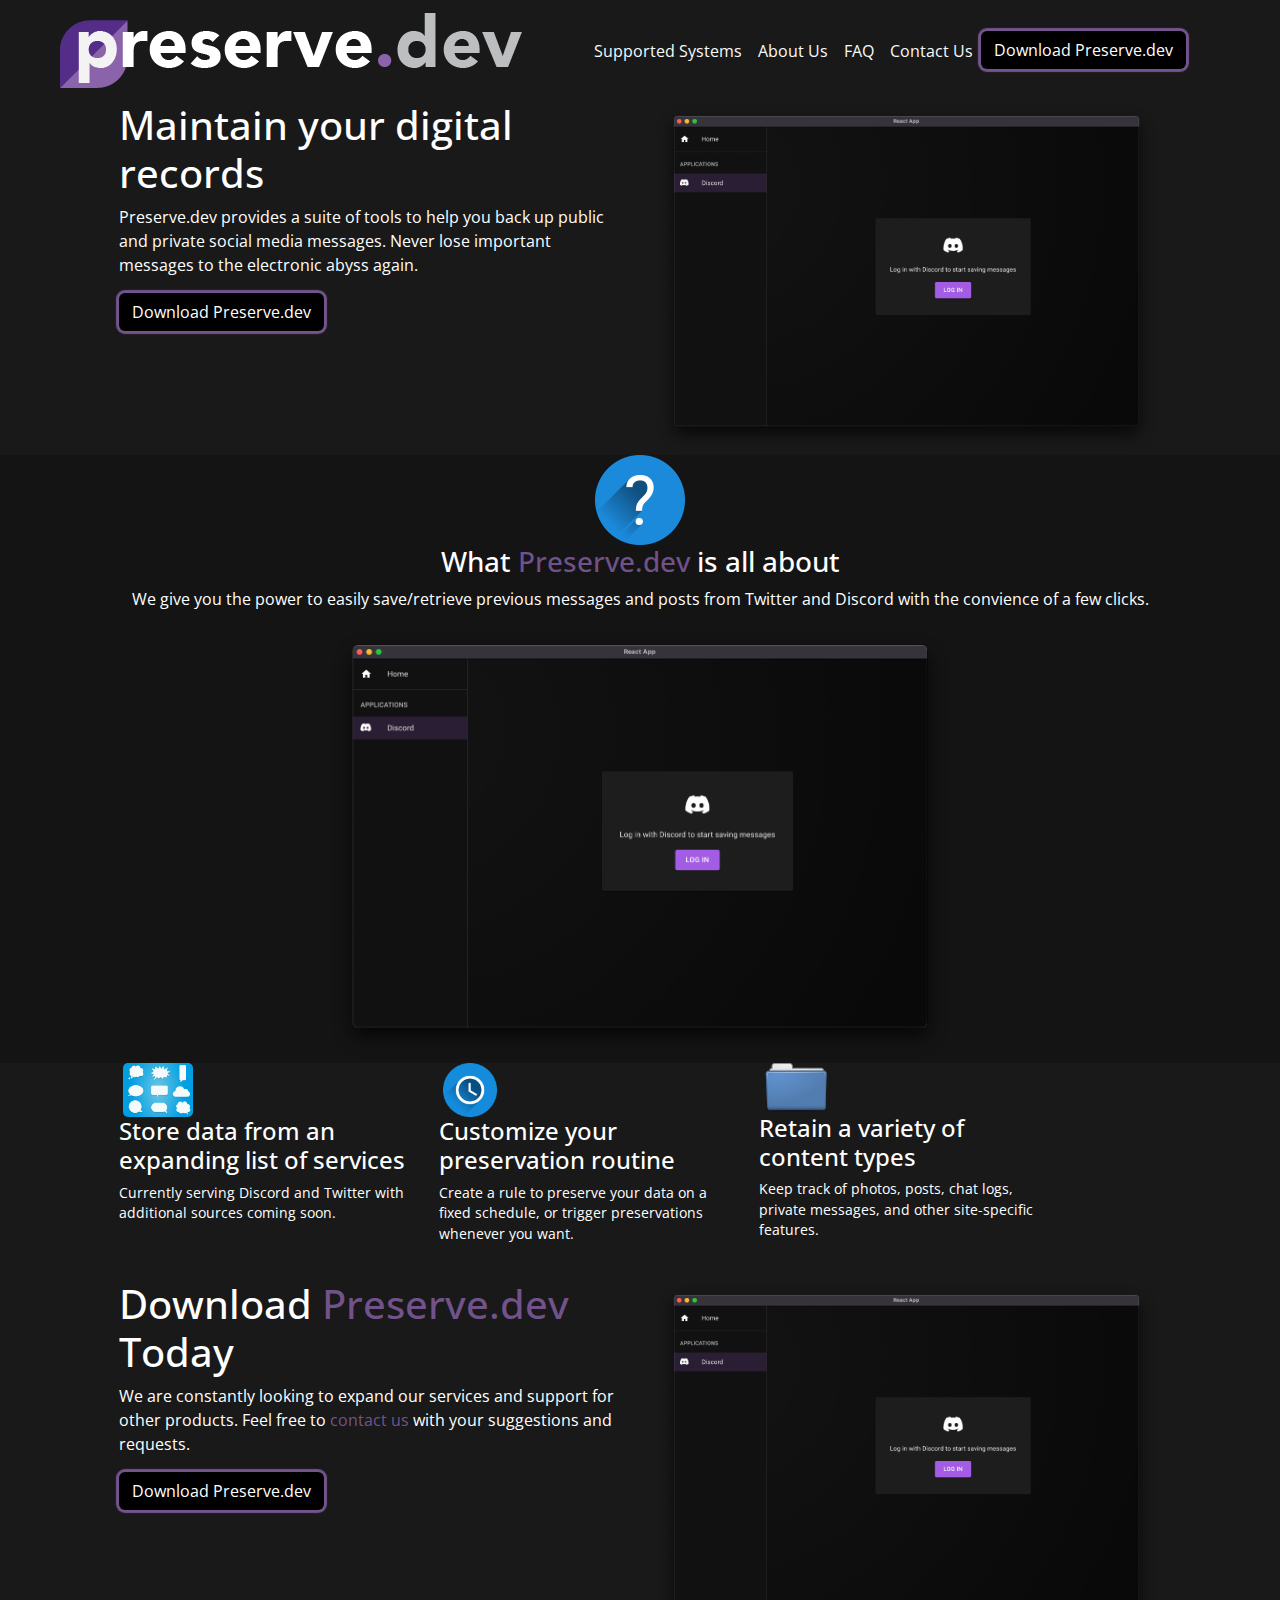
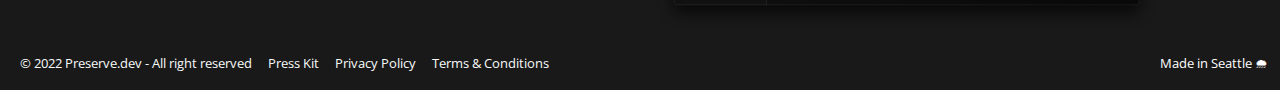
==== commit 01262511: "Forgot to resize one container in previous push" ====
--- a/index.html
+++ b/index.html
@@ -123,21 +123,23 @@
 
     <section class="container-fluid">
         <div class="row">
-            <section class="col-4 soft-color">
+            <section class="col-1 soft-color"></section>
+            <section class="col-3 soft-color">
                 <img class="accent-imageLarge" src="images/options.png" id="optionsIMG">
                 <h4> Store data from an expanding list of services </h4>
                 <p class="small-text"> Currently serving Discord and Twitter with additional sources coming soon. 
             </section>
-            <section class="col-4 soft-color">
+            <section class="col-3 soft-color">
                 <img class="accent-imageLarge" src="images/clock.png" id="clockIMG">
                 <h4> Customize your preservation routine </h4>
                 <p class="small-text"> Create a rule to preserve your data on a fixed schedule, or trigger preservations whenever you want.</p>
             </section>
-            <section class="col-4 soft-color">
+            <section class="col-3 soft-color">
                 <img class="accent-imageLarge" src="images/folder.png">
                 <h4> Retain a variety of content types </h4>
                 <p class="small-text"> Keep track of photos, posts, chat logs, private messages, and other site-specific features.</p>
             </section>
+            <section class="col-2 soft-color"></section>
         </div>
     </section>
 
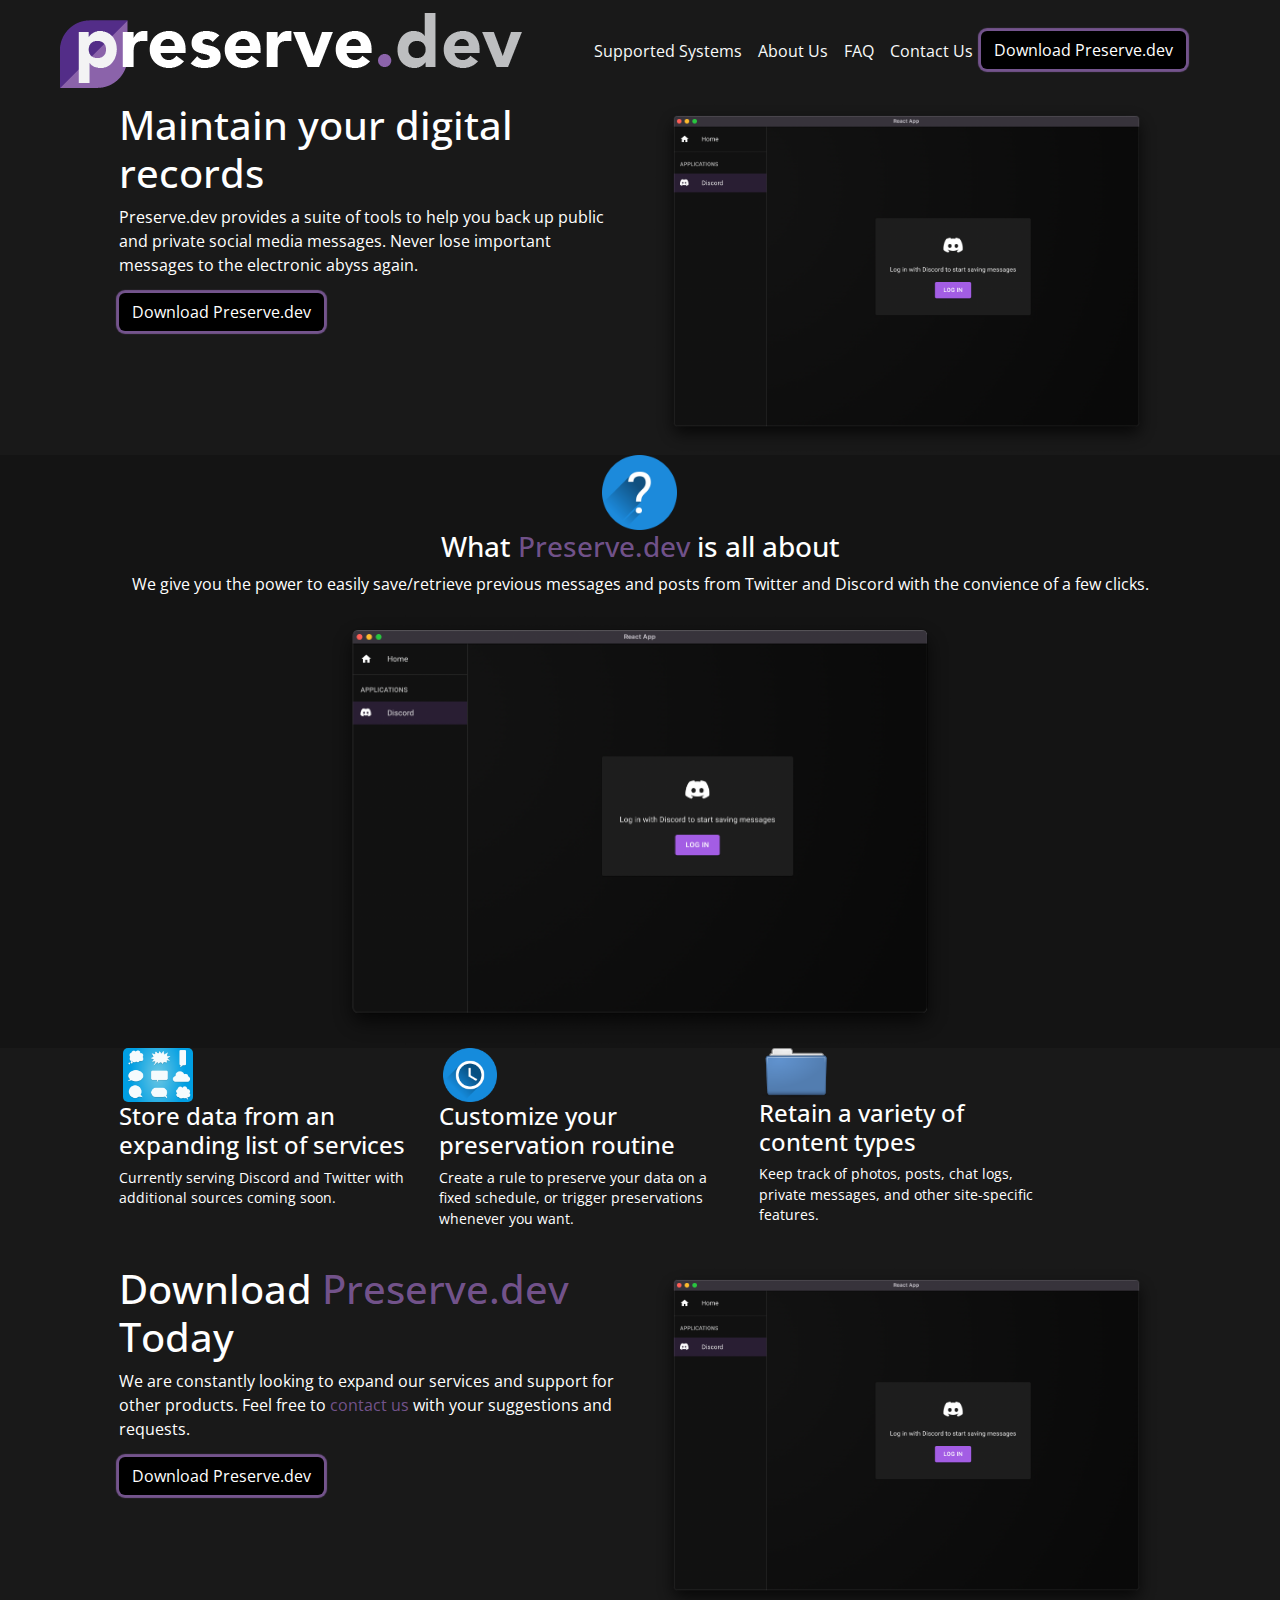
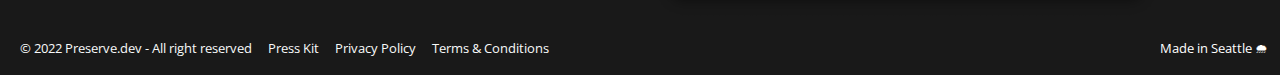
==== commit f2a6d0ef: "Changes to Bootstrap and additional media queries" ====
--- a/index.html
+++ b/index.html
@@ -55,7 +55,7 @@
             <section class="col-1"></section>
             <section class="col-5">
                 <h2> Maintain your digital records </h2>
-                <p>Preserve.dev provides a suite of tools to help you back up public and private social media messages. Never lose important messages to the electronic abyss again. </p>
+                <p class="firstToGo">Preserve.dev provides a suite of tools to help you back up public and private social media messages. Never lose important messages to the electronic abyss again. </p>
                 <a href="https://www.preserve.dev/" class="btn btn-link" role="button">Download Preserve.dev</a>
             </section>
             <section class="col-5">
--- a/style.css
+++ b/style.css
@@ -132,8 +132,8 @@
     color: rgba(139, 99, 170, 0.8)
 }
 #question-mark {
-    max-height: 120px;
-    max-width: 90px;
+    max-height: 100px;
+    max-width: 75px;
 }
 #optionsIMG {
     border-radius: 5px;
@@ -148,4 +148,20 @@
     width:50%;
     height:50%;
     margin: auto;
-}+}
+
+/* Media Queries/Related classes */
+
+/* 320px — 480px: Mobile devices
+481px — 768px: iPads, Tablets
+769px — 1024px: Small screens, laptops
+1025px — 1200px: Desktops, large screens
+1201px and more —  Extra large screens, TV */
+.firstToGo {
+    display: none;
+}
+@media screen and (min-width: 768px) {
+    .firstToGo {
+        display: block;
+    }
+}
